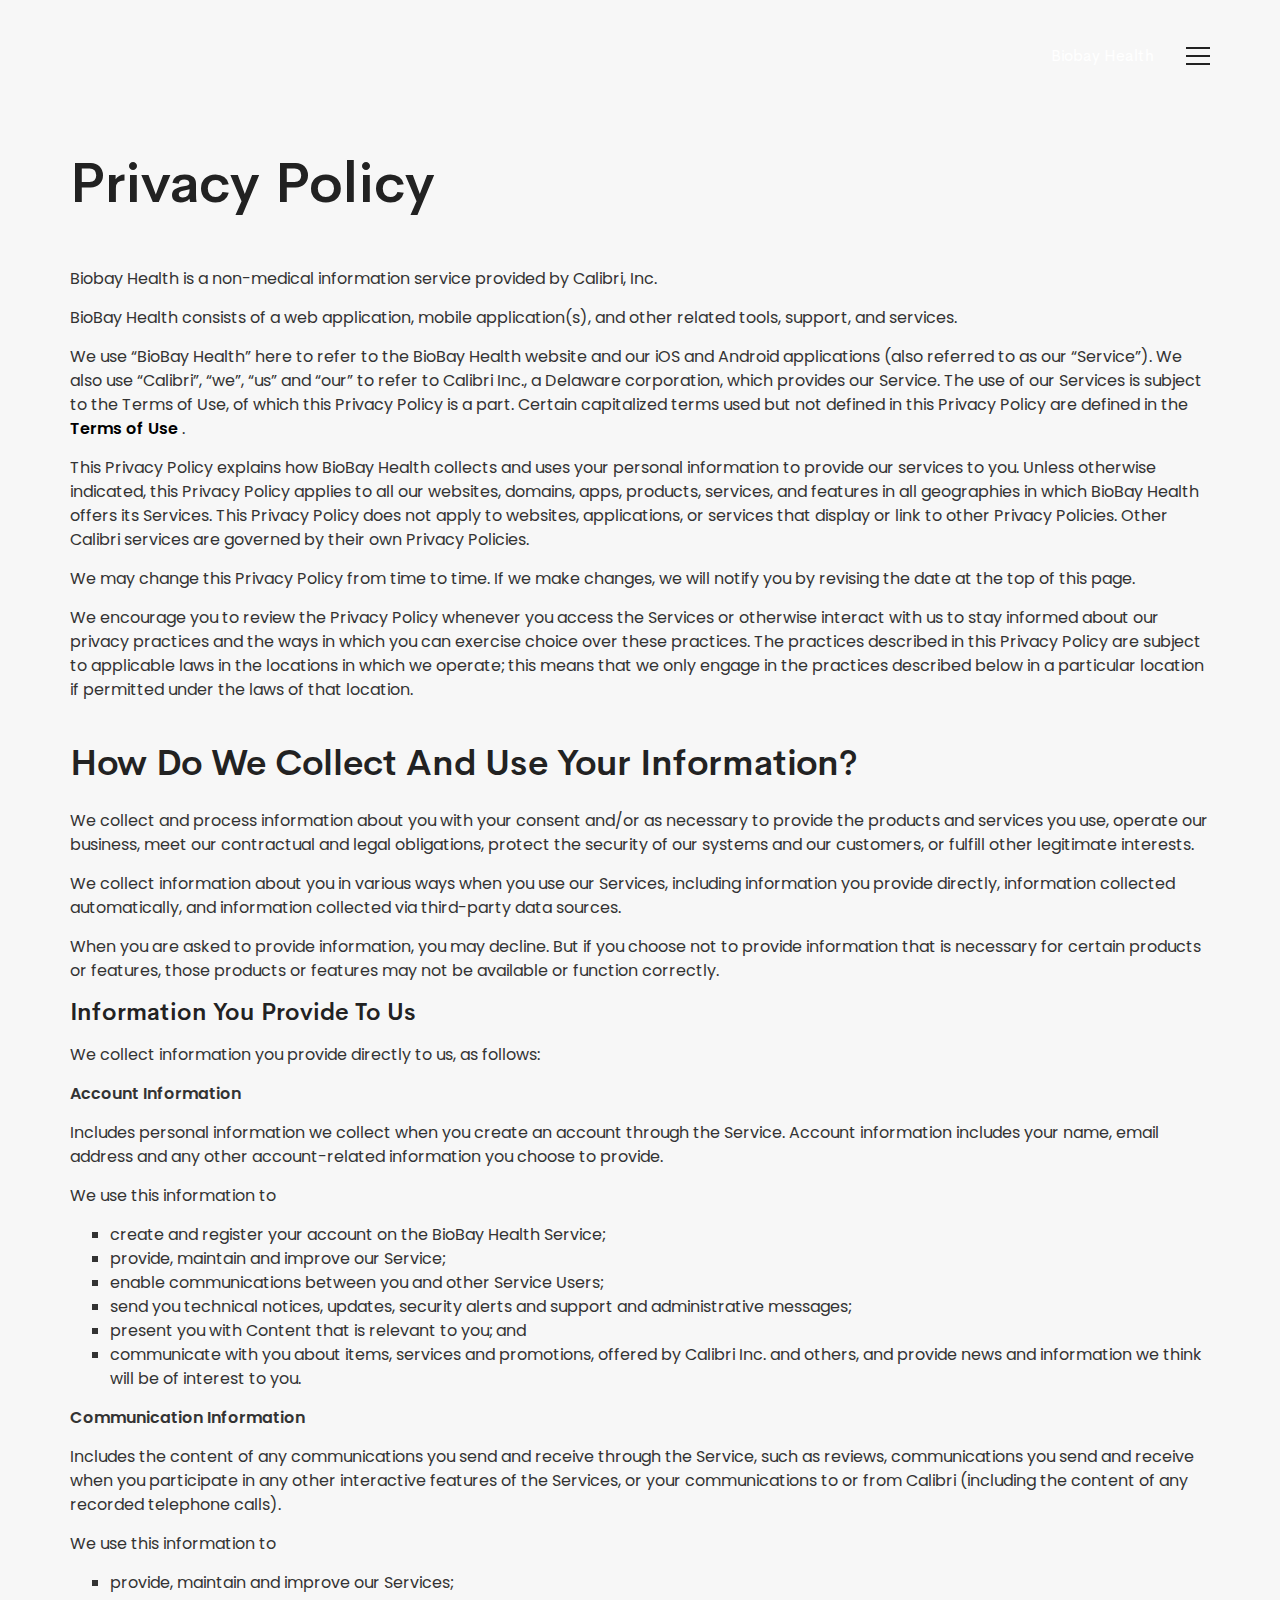
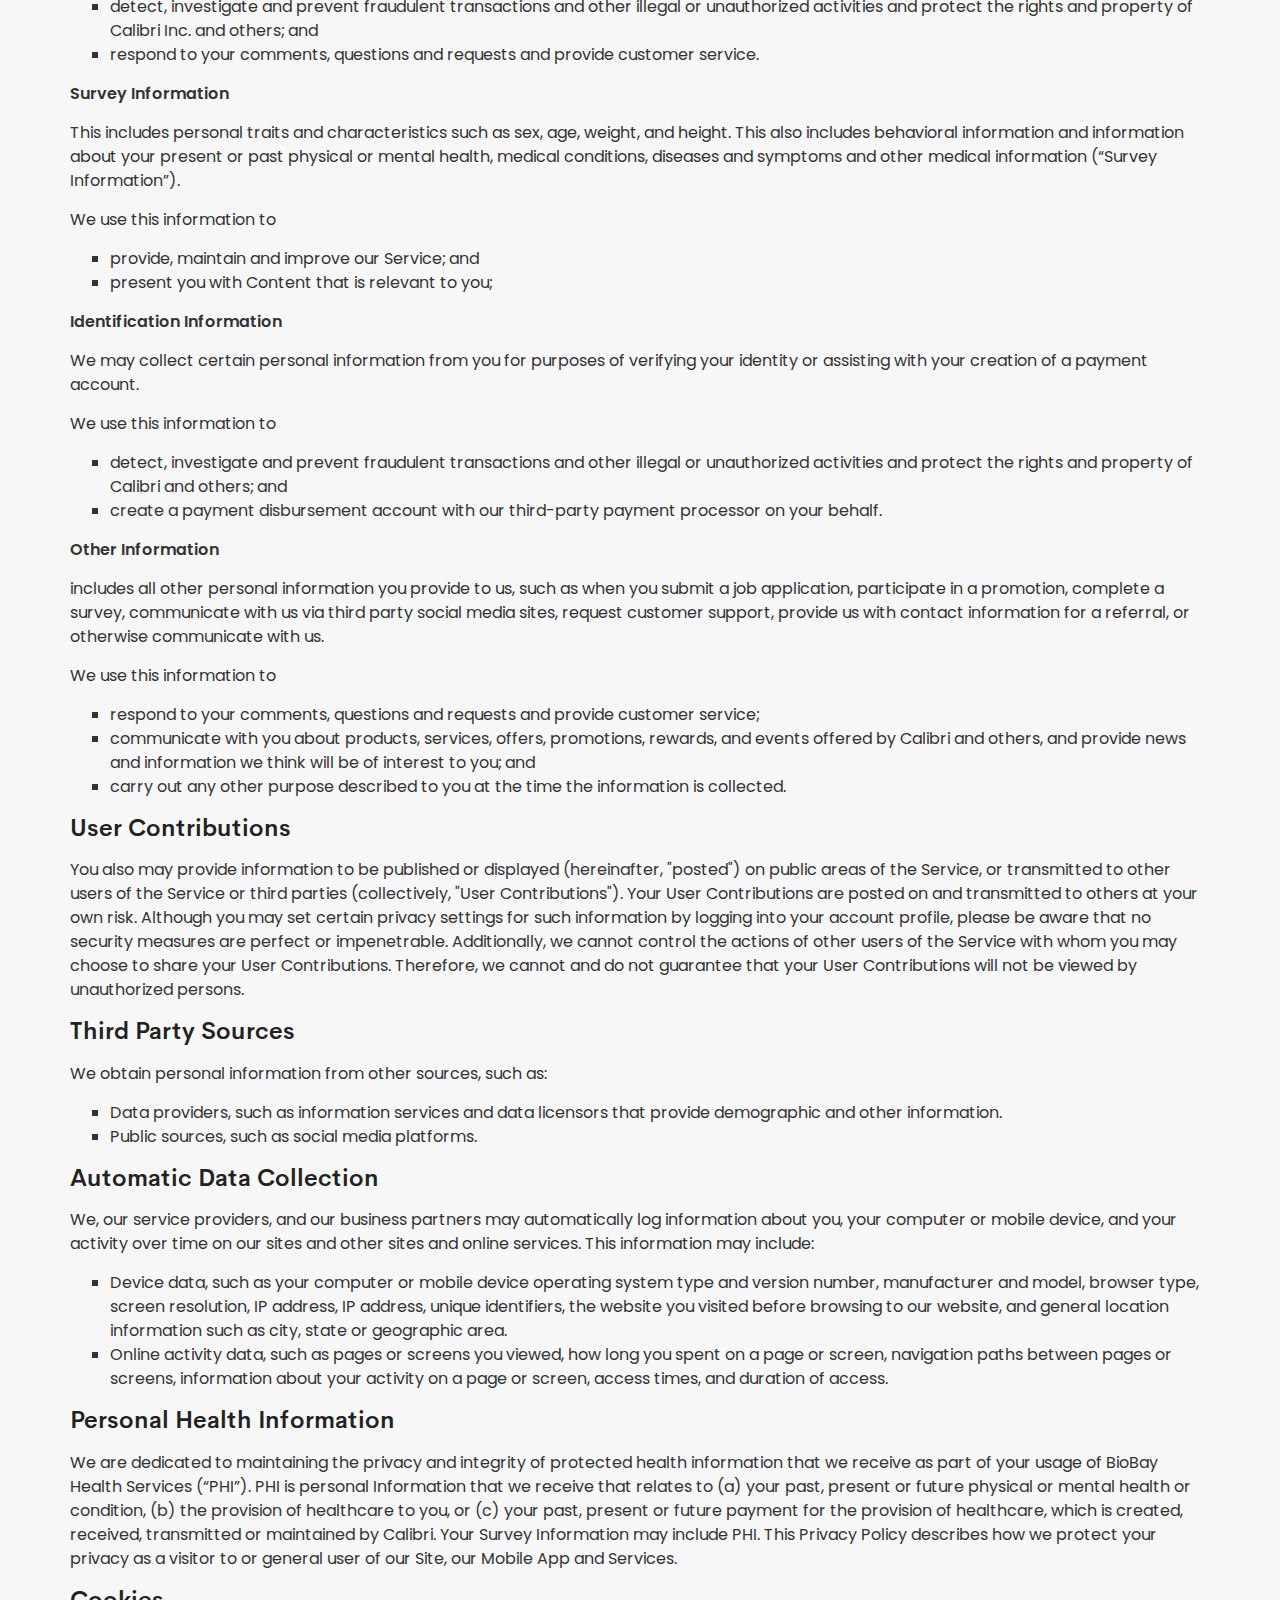
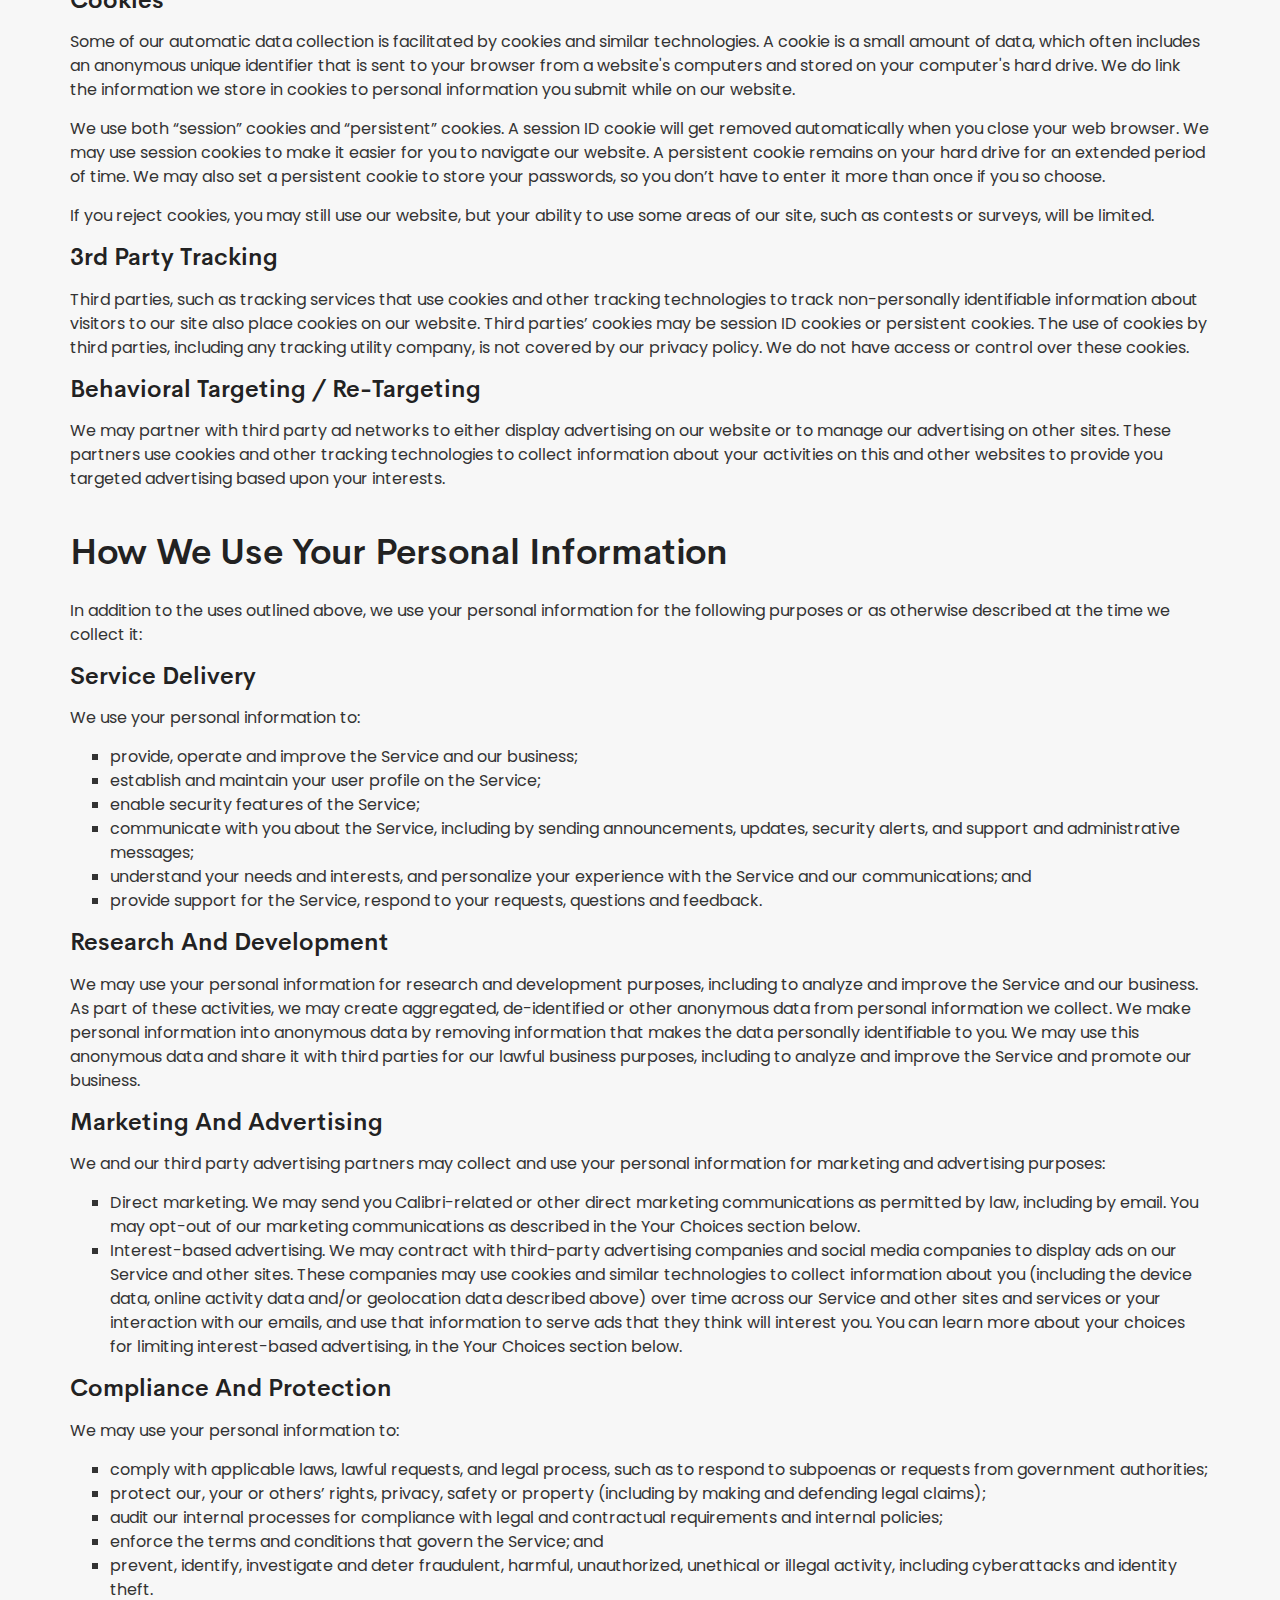
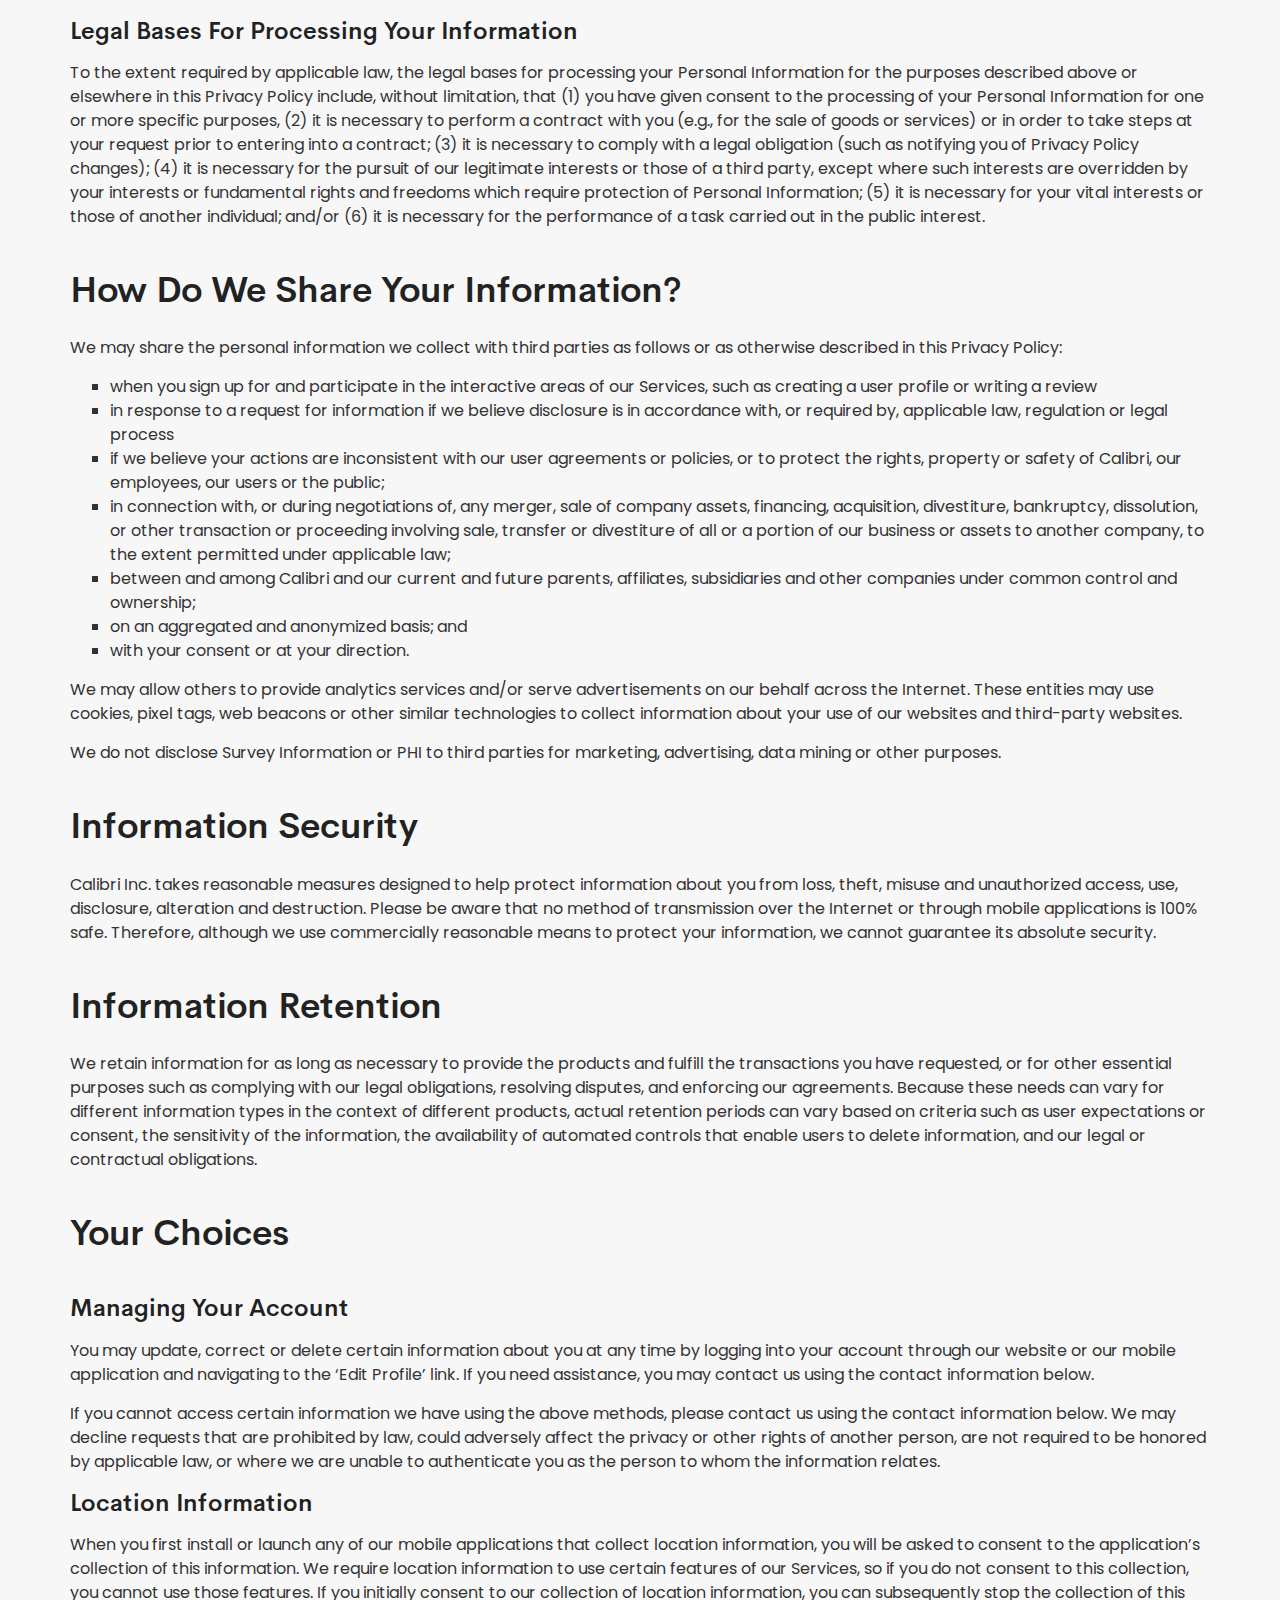
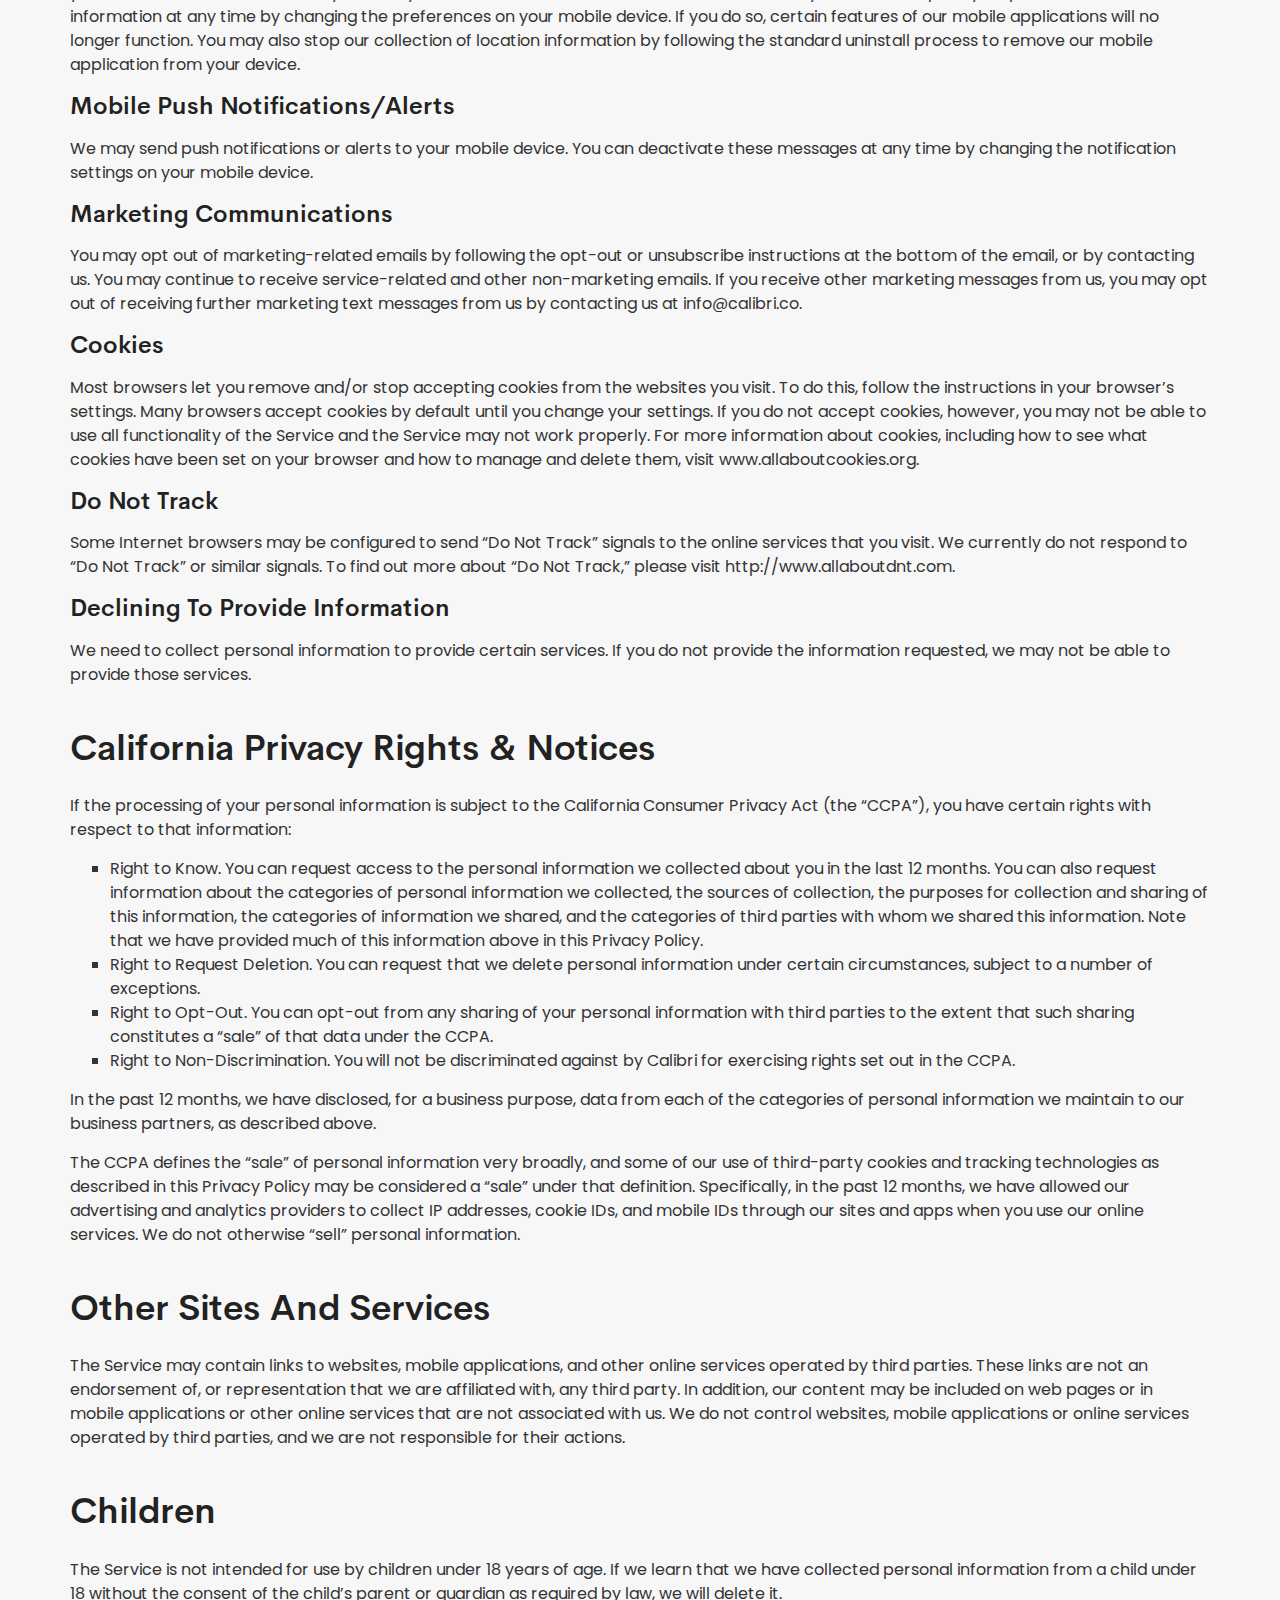
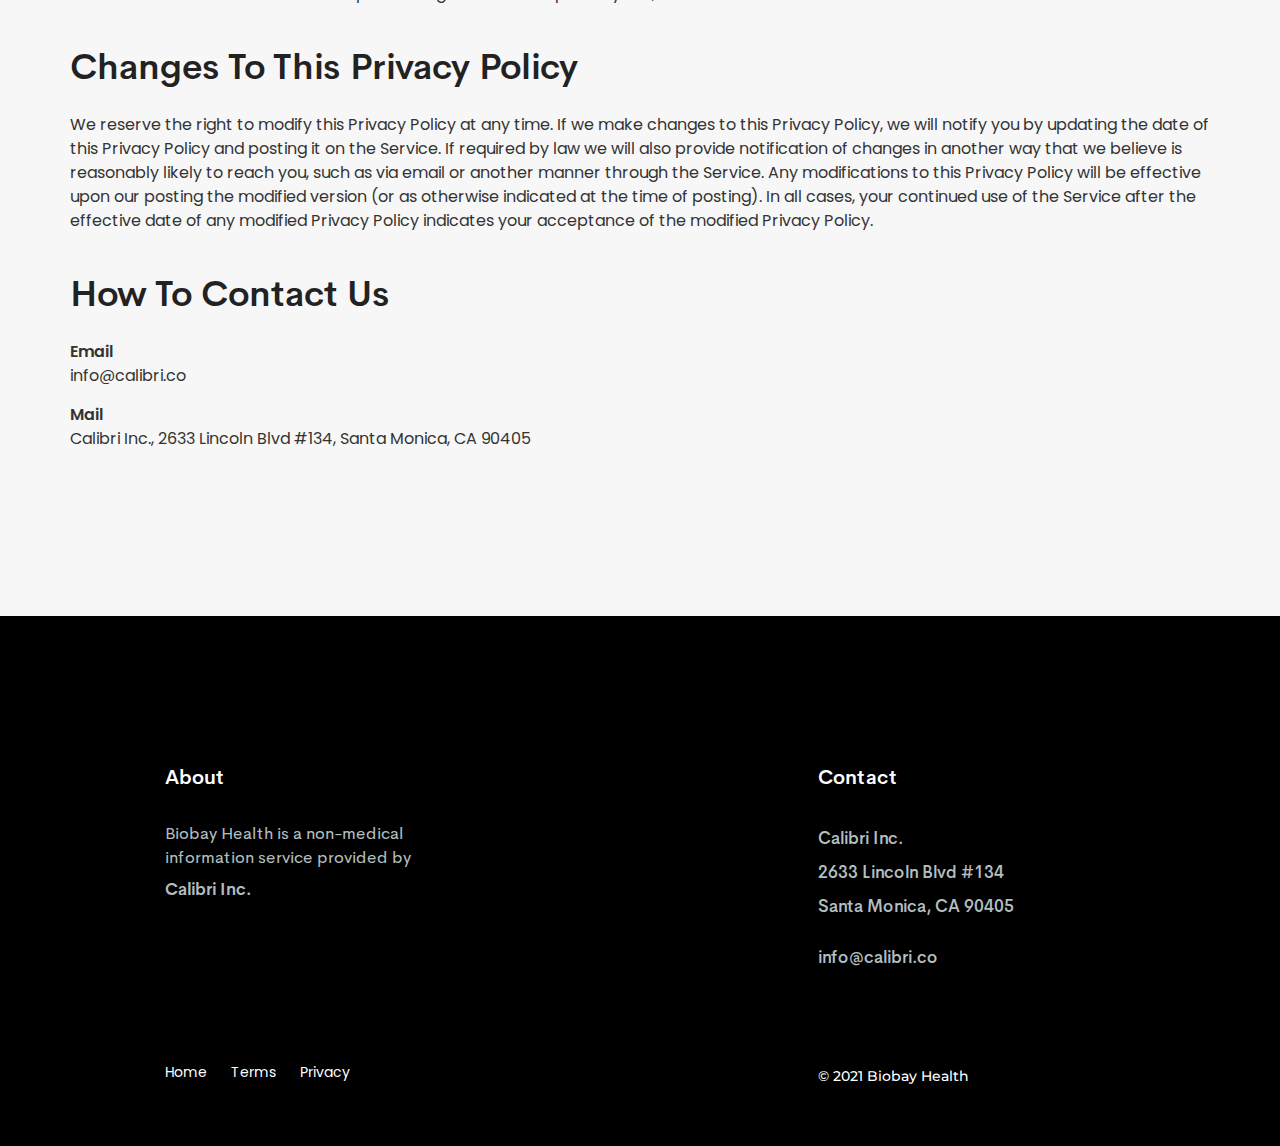
==== privacy.html @ 52a905fe "Add files via upload" ====
<!doctype html>
<html class="no-js" lang="zxx">

<head>
    <meta charset="utf-8">
    <meta http-equiv="x-ua-compatible" content="ie=edge">
    <title>BioBay Health</title>
    <meta name="description" content="">
    <meta name="viewport" content="width=device-width, initial-scale=1, shrink-to-fit=no">

    <link rel="shortcut icon" href="img/favicon.ico" type="image/x-icon">
    <link rel="apple-touch-icon" href="img/icon.png">
    <link href="https://fonts.googleapis.com/css2?family=Montserrat:wght@100;200;300;400;500;600;700;800;900&display=swap" rel="stylesheet">
    <link rel="stylesheet" href="css/bootstrap.min.css">
    <link rel="stylesheet" href="css/revoulation.css">
    <link rel="stylesheet" href="css/plugins.min.css">
    <link rel="stylesheet" href="style.min.css">
</head>

<body class="template-color-10 template-font-3">
    <div id="wrapper" class="wrapper">
      <header class="br_header header-default header-transparent header-bar position-from--top light-logo--version haeder-fixed-width haeder-fixed-150 headroom--sticky headroom headroom--top headroom--bottom header-mega-menu">
            <div class="container-fluid">
                <div class="row">
                    <div class="col-12">
                        <div class="header__wrapper" style='padding:20px'>
                            <div class="header-left">
                            </div>
                              <div class="header-right">
                              <a href="index.html">
                              <span style="padding:20px;font-family:CerebriSans;color:white ">Biobay Health</span>
                              </a>
                              <div class="manu-hamber hamberger-trigger black-version d-none d-xl-block">
                                    <div>
                                        <i></i>
                                    </div>
                                </div>

                            </div>
                        </div>
                    </div>
                </div>
            </div>
        </header>
        <div class="open-hamberger-wrapper d-none d-lg-block"  style="margin-left:50%" >
            <div class="page-close light-version"></div>
            <div class="header-default light-logo--version poss_relative">
                <div class="mainmenu-wrapper">
                    <nav class="page_nav">
                    </nav>
                </div>
            </div>
            <div class="offcanvas-extra-info mt--150">
                <div class="row align-items-end">
                    <div class="col-lg-10">
                        <div class="info">
                            <div class="bk-hover mb--40">
                                <h5 class="heading heading-h5 text-white" style="font-size: 45px; line-height: 50px; font-weight: 600;"> About</h5>
                                <div class="bkseparator--20"></div><br>
                                <p class="bk_pra font-16" style="font-size: 20px; line-height: 30px; font-weight: 400;font-family:CerebriSans;;color:rgba(228, 244, 246,0.8)">BioBay Health is providing objective, science-based information on precison health products and services.  </p>

                            </div>
                            <br><br>
                            <div class="bk-hover mb--40">
                                <h5 class="heading heading-h5 text-white" style="font-size: 45px; font-family:CerebriSans;line-height: 50px; font-weight: 600;">Contact Us</h5>
                                <div class="bkseparator--20"></div><br>
                                <p class="bk_pra font-16" ><a href="mailto:info@calibri.co?subject=Mail" style="font-size: 20px;font-family:CerebriSans; line-height: 30px; font-weight: 400;; color:rgba(228, 244, 246,0.8)">info@calibri.co</a></p>
                            </div>
                        </div>
                    </div>

                    <div class="col-lg-12">
                        <div class="copyright-right ">
                            <br><br><br><br><br><br>
                            <p class="bk_pra font-16">© 2021 Biobay Health</p>
                        </div>
                    </div>
                </div>
            </div>
        </div>


          <main class="page-content">
                <div class="ptb--150 ptb-md--80 ptb-sm--80 bg_color--15">

                <div class="container" >
                  <div class="col-md-12" >
                    <div><h1 class="heading heading-h1 CerebriSans-font" style="font-family:CerebriSans">Privacy Policy</h1><br><br></div>

                    <p>Biobay Health is a non-medical information service provided by Calibri, Inc. </p>
                    <p>BioBay Health consists of a web application, mobile application(s), and other related tools, support, and services.</p>
                    <p>We use “BioBay Health” here to refer to the BioBay Health website and our iOS and Android applications (also referred to as our “Service”). We also use “Calibri”, “we”, “us” and “our” to refer to Calibri Inc., a Delaware corporation, which provides our Service. The use of our Services is subject to the Terms of Use, of which this Privacy Policy is a part. Certain capitalized terms used but not defined in this Privacy Policy are defined in the
                      <a href="terms.html" style="color:black; font-weight:600">Terms of Use</a> .</p>
                    <p>This Privacy Policy explains how BioBay Health collects and uses your personal information to provide our services to you. Unless otherwise indicated, this Privacy Policy applies to all our websites, domains, apps, products, services, and features in all geographies in which BioBay Health offers its Services. This Privacy Policy does not apply to websites, applications, or services that display or link to other Privacy Policies. Other Calibri services are governed by their own Privacy Policies.</p>
                    <p>We may change this Privacy Policy from time to time. If we make changes, we will notify you by revising the date at the top of this page. </p>
                    <p>We encourage you to review the Privacy Policy whenever you access the Services or otherwise interact with us to stay informed about our privacy practices and the ways in which you can exercise choice over these practices. The practices described in this Privacy Policy are subject to applicable laws in the locations in which we operate; this means that we only engage in the practices described below in a particular location if permitted under the laws of that location. </p>
                    <br>
                    <div><h3 class="heading heading-h3 CerebriSans-font" style="font-family:CerebriSans;text-transform:capitalize">How Do We Collect and Use Your Information?</h3><br></div>
                    <p>We collect and process information about you with your consent and/or as necessary to provide the products and services you use, operate our business, meet our contractual and legal obligations, protect the security of our systems and our customers, or fulfill other legitimate interests.</p>
                    <p>We collect information about you in various ways when you use our Services, including information you provide directly, information collected automatically, and information collected via third-party data sources.</p>
                    <p>When you are asked to provide information, you may decline. But if you choose not to provide information that is necessary for certain products or features, those products or features may not be available or function correctly.</p>
                      <p><h4 class="heading heading-h4 CerebriSans-font; " style="font-family:CerebriSans;text-transform:capitalize">Information You Provide to Us</h4></p>
                    <p>We collect information you provide directly to us, as follows:</p>
                    <p><span style="font-weight:600">Account Information</span><br>
                    <p>Includes personal information we collect when you create an account through the Service. Account information includes your name, email address and any other account-related information you choose to provide.</p>
                    <p>We use this information to</p>
                    <ul>
                    <li>create and register your account on the BioBay Health Service;</li>
                    <li>provide, maintain and improve our Service;</li>
                    <li>enable communications between you and other Service Users;</li>
                    <li>send you technical notices, updates, security alerts and support and administrative messages;</li>
                    <li>present you with Content that is relevant to you; and</li>
                    <li>communicate with you about items, services and promotions, offered by Calibri Inc. and others, and provide news and information we think will be of interest to you.</li>
                  </ul>
                  <p><span style="font-weight:600">Communication Information</span><br>
                  <p>Includes the content of any communications you send and receive through the Service, such as reviews, communications you send and receive when you participate in any other interactive features of the Services, or your communications to or from Calibri (including the content of any recorded telephone calls).</p>
                  <p>We use this information to</p>
                  <ul>
                  <li>provide, maintain and improve our Services;</li>
                  <li>detect, investigate and prevent fraudulent transactions and other illegal or unauthorized activities and protect the rights and property of Calibri Inc. and others; and</li>
                  <li>respond to your comments, questions and requests and provide customer service.</li>
                  </ul>
                  <p><span style="font-weight:600">Survey Information</span><br>
                  <p>This includes personal traits and characteristics such as sex, age, weight, and height. This also includes behavioral information and information about your present or past physical or mental health, medical conditions, diseases and symptoms and other medical information (“Survey Information”).
                  </p>
                  <p>We use this information to</p>
                  <ul>
                  <li>provide, maintain and improve our Service; and</li>
                  <li>present you with Content that is relevant to you;</li>
                </ul>
                <p><span style="font-weight:600">Identification Information</span><br>
                <p>We may collect certain personal information from you for purposes of verifying your identity or assisting with your creation of a payment account.</p>
                <p>We use this information to</p>
                <ul>
                  <li>detect, investigate and prevent fraudulent transactions and other illegal or unauthorized activities and protect the rights and property of Calibri and others; and</li>
                  <li>create a payment disbursement account with our third-party payment processor on your behalf.</li>
                </ul>
                <p><span style="font-weight:600">Other Information</span><br>
                <p>includes all other personal information you provide to us, such as when you submit a job application, participate in a promotion, complete a survey, communicate with us via third party social media sites, request customer support, provide us with contact information for a referral, or otherwise communicate with us.
                </p>
                <p>We use this information to</p>
                <ul>
                <li>respond to your comments, questions and requests and provide customer service;</li>
                <li>communicate with you about products, services, offers, promotions, rewards, and events offered by Calibri and others, and provide news and information we think will be of interest to you; and</li>
                <li>carry out any other purpose described to you at the time the information is collected.</li>
              </ul>
                <p><h4 class="heading heading-h4 CerebriSans-font; " style="font-family:CerebriSans;text-transform:capitalize">User Contributions</h4></p>
                <p>You also may provide information to be published or displayed (hereinafter, "posted") on public areas of the Service, or transmitted to other users of the Service or third parties (collectively, "User Contributions"). Your User Contributions are posted on and transmitted to others at your own risk. Although you may set certain privacy settings for such information by logging into your account profile, please be aware that no security measures are perfect or impenetrable. Additionally, we cannot control the actions of other users of the Service with whom you may choose to share your User Contributions. Therefore, we cannot and do not guarantee that your User Contributions will not be viewed by unauthorized persons.</p>
                <p><h4 class="heading heading-h4 CerebriSans-font; " style="font-family:CerebriSans;text-transform:capitalize">Third party sources</h4></p>
                <p>We obtain personal information from other sources, such as:</p>
                <ul>
                <li>Data providers, such as information services and data licensors that provide demographic and other information.</li>
                <li>Public sources, such as social media platforms.</li>
                </ul>
                <p><h4 class="heading heading-h4 CerebriSans-font; " style="font-family:CerebriSans;text-transform:capitalize">Automatic data collection</h4></p>
                <p>We, our service providers, and our business partners may automatically log information about you, your computer or mobile device, and your activity over time on our sites and other sites and online services.  This information may include:</p>
                <ul>
                <li>Device data, such as your computer or mobile device operating system type and version number, manufacturer and model, browser type, screen resolution, IP address, IP address, unique identifiers, the website you visited before browsing to our website, and general location information such as city, state or geographic area.</li>
                <li>Online activity data, such as pages or screens you viewed, how long you spent on a page or screen, navigation paths between pages or screens, information about your activity on a page or screen, access times, and duration of access.</li>
                </ul>
                <p><h4 class="heading heading-h4 CerebriSans-font; " style="font-family:CerebriSans;text-transform:capitalize">Personal Health Information</h4></p>
                <p>We are dedicated to maintaining the privacy and integrity of protected health information that we receive as part of your usage of BioBay Health Services (“PHI”). PHI is personal Information that we receive that relates to (a) your past, present or future physical or mental health or condition, (b) the provision of healthcare to you, or (c) your past, present or future payment for the provision of healthcare, which is created, received, transmitted or maintained by Calibri. Your Survey Information may include PHI. This Privacy Policy describes how we protect your privacy as a visitor to or general user of our Site, our Mobile App and Services.</p>
                <p><h4 class="heading heading-h4 CerebriSans-font; " style="font-family:CerebriSans;text-transform:capitalize">Cookies</h4></p>
                <p>Some of our automatic data collection is facilitated by cookies and similar technologies. A cookie is a small amount of data, which often includes an anonymous unique identifier that is sent to your browser from a website's computers and stored on your computer's hard drive. We do link the information we store in cookies to personal information you submit while on our website.</p>
                <p>We use both “session” cookies and “persistent” cookies. A session ID cookie will get removed automatically when you close your web browser. We may use session cookies to make it easier for you to navigate our website. A persistent cookie remains on your hard drive for an extended period of time. We may also set a persistent cookie to store your passwords, so you don’t have to enter it more than once if you so choose.</p>
                <p>If you reject cookies, you may still use our website, but your ability to use some areas of our site, such as contests or surveys, will be limited.</p>
                <p><h4 class="heading heading-h4 CerebriSans-font; " style="font-family:CerebriSans;text-transform:capitalize">3rd Party Tracking</h4></p>
                <p>Third parties, such as tracking services that use cookies and other tracking technologies to track non-personally identifiable information about visitors to our site also place cookies on our website. Third parties’ cookies may be session ID cookies or persistent cookies. The use of cookies by third parties, including any tracking utility company, is not covered by our privacy policy. We do not have access or control over these cookies.</p>
                <p><h4 class="heading heading-h4 CerebriSans-font; " style="font-family:CerebriSans;text-transform:capitalize">Behavioral Targeting / Re-Targeting</h4></p>
                <p>We may partner with third party ad networks to either display advertising on our website or to manage our advertising on other sites. These partners use cookies and other tracking technologies to collect information about your activities on this and other websites to provide you targeted advertising based upon your interests.</p>
                <br><div><h3 class="heading heading-h3 CerebriSans-font" style="font-family:CerebriSans;text-transform:capitalize">How we use your personal information</h3><br></div>
                <p>In addition to the uses outlined above, we use your personal information for the following purposes or as otherwise described at the time we collect it:</p>
                <p><h4 class="heading heading-h4 CerebriSans-font; " style="font-family:CerebriSans;text-transform:capitalize">Service delivery</h4></p>
                <p>We use your personal information to:</p>
                <ul>
                <li>provide, operate and improve the Service and our business;</li>
                <li>establish and maintain your user profile on the Service;</li>
                <li>enable security features of the Service;</li>
                <li>communicate with you about the Service, including by sending announcements, updates, security alerts, and support and administrative messages;</li>
                <li>understand your needs and interests, and personalize your experience with the Service and our communications; and</li>
                <li>provide support for the Service, respond to your requests, questions and feedback.</li>
              </ul>
              <p><h4 class="heading heading-h4 CerebriSans-font; " style="font-family:CerebriSans;text-transform:capitalize">Research and development</h4></p>
              <p>We may use your personal information for research and development purposes, including to analyze and improve the Service and our business.  As part of these activities, we may create aggregated, de-identified or other anonymous data from personal information we collect.  We make personal information into anonymous data by removing information that makes the data personally identifiable to you.  We may use this anonymous data and share it with third parties for our lawful business purposes, including to analyze and improve the Service and promote our business.</p>
              <p><h4 class="heading heading-h4 CerebriSans-font; " style="font-family:CerebriSans;text-transform:capitalize">Marketing and advertising</h4></p>
              <p>We and our third party advertising partners may collect and use your personal information for marketing and advertising purposes:</p>
              <ul>
              <li>Direct marketing. We may send you Calibri-related or other direct marketing communications as permitted by law, including by email.  You may opt-out of our marketing communications as described in the Your Choices section below.</li>
              <li>Interest-based advertising.  We may contract with third-party advertising companies and social media companies to display ads on our Service and other sites. These companies may use cookies and similar technologies to collect information about you (including the device data, online activity data and/or geolocation data described above) over time across our Service and other sites and services or your interaction with our emails, and use that information to serve ads that they think will interest you. You can learn more about your choices for limiting interest-based advertising, in the Your Choices section below. </li>
              </ul>
              <p><h4 class="heading heading-h4 CerebriSans-font; " style="font-family:CerebriSans;text-transform:capitalize">Compliance and protection</h4></p>
              <p>We may use your personal information to:</p>
              <ul>
              <li>comply with applicable laws, lawful requests, and legal process, such as to respond to subpoenas or requests from government authorities;</li>
              <li>protect our, your or others’ rights, privacy, safety or property (including by making and defending legal claims); </li>
              <li>audit our internal processes for compliance with legal and contractual requirements and internal policies; </li>
              <li>enforce the terms and conditions that govern the Service; and </li>
              <li>prevent, identify, investigate and deter fraudulent, harmful, unauthorized, unethical or illegal activity, including cyberattacks and identity theft.</li>
              </ul>
              <p><h4 class="heading heading-h4 CerebriSans-font; " style="font-family:CerebriSans;text-transform:capitalize">Legal Bases for Processing Your Information</h4></p>
              <p>To the extent required by applicable law, the legal bases for processing your Personal Information for the purposes described above or elsewhere in this Privacy Policy include, without limitation, that (1) you have given consent to the processing of your Personal Information for one or more specific purposes, (2) it is necessary to perform a contract with you (e.g., for the sale of goods or services) or in order to take steps at your request prior to entering into a contract; (3) it is necessary to comply with a legal obligation (such as notifying you of Privacy Policy changes); (4) it is necessary for the pursuit of our legitimate interests or those of a third party, except where such interests are overridden by your interests or fundamental rights and freedoms which require protection of Personal Information; (5) it is necessary for your vital interests or those of another individual; and/or (6) it is necessary for the performance of a task carried out in the public interest.</p>
              <br><div><h3 class="heading heading-h3 CerebriSans-font" style="font-family:CerebriSans;text-transform:capitalize">How Do We Share Your Information?</h3><br></div>
              <p>We may share the personal information we collect with third parties as follows or as otherwise described in this Privacy Policy:</p>
              <ul>
              <li>when you sign up for and participate in the interactive areas of our Services, such as creating a user profile or writing a review</li>
              <li>in response to a request for information if we believe disclosure is in accordance with, or required by, applicable law, regulation or legal process</li>
              <li>if we believe your actions are inconsistent with our user agreements or policies, or to protect the rights, property or safety of Calibri, our employees, our users or the public;</li>
              <li>in connection with, or during negotiations of, any merger, sale of company assets, financing, acquisition, divestiture, bankruptcy, dissolution, or other transaction or proceeding involving sale, transfer or divestiture of all or a portion of our business or assets to another company, to the extent permitted under applicable law;</li>
              <li>between and among Calibri and our current and future parents, affiliates, subsidiaries and other companies under common control and ownership;</li>
              <li>on an aggregated and anonymized basis; and</li>
              <li>with your consent or at your direction.</li>
              </ul>
              <p>We may allow others to provide analytics services and/or serve advertisements on our behalf across the Internet. These entities may use cookies, pixel tags, web beacons or other similar technologies to collect information about your use of our websites and third-party websites.</p>
              <p>We do not disclose Survey Information or PHI to third parties for marketing, advertising, data mining or other purposes.</p>
              <br><div><h3 class="heading heading-h3 CerebriSans-font" style="font-family:CerebriSans;text-transform:capitalize">Information Security</h3><br></div>
              <p>Calibri Inc. takes reasonable measures designed to help protect information about you from loss, theft, misuse and unauthorized access, use, disclosure, alteration and destruction. Please be aware that no method of transmission over the Internet or through mobile applications is 100% safe. Therefore, although we use commercially reasonable means to protect your information, we cannot guarantee its absolute security.</p>
              <br><div><h3 class="heading heading-h3 CerebriSans-font" style="font-family:CerebriSans;text-transform:capitalize">Information Retention</h3><br></div>
              <p>We retain information for as long as necessary to provide the products and fulfill the transactions you have requested, or for other essential purposes such as complying with our legal obligations, resolving disputes, and enforcing our agreements. Because these needs can vary for different information types in the context of different products, actual retention periods can vary based on criteria such as user expectations or consent, the sensitivity of the information, the availability of automated controls that enable users to delete information, and our legal or contractual obligations.</p>
              <br><div><h3 class="heading heading-h3 CerebriSans-font" style="font-family:CerebriSans;text-transform:capitalize">Your Choices</h3><br></div>
              <p><h4 class="heading heading-h4 CerebriSans-font; " style="font-family:CerebriSans;text-transform:capitalize">Managing Your Account</h4></p>
              <p>You may update, correct or delete certain information about you at any time by logging into your account through our website or our mobile application and navigating to the ‘Edit Profile’ link. If you need assistance, you may contact us using the contact information below.</p>
              <p>If you cannot access certain information we have using the above methods, please contact us using the contact information below. We may decline requests that are prohibited by law, could adversely affect the privacy or other rights of another person, are not required to be honored by applicable law, or where we are unable to authenticate you as the person to whom the information relates.</p>
              <p><h4 class="heading heading-h4 CerebriSans-font; " style="font-family:CerebriSans;text-transform:capitalize">Location Information</h4></p>
              <p>When you first install or launch any of our mobile applications that collect location information, you will be asked to consent to the application’s collection of this information. We require location information to use certain features of our Services, so if you do not consent to this collection, you cannot use those features. If you initially consent to our collection of location information, you can subsequently stop the collection of this information at any time by changing the preferences on your mobile device. If you do so, certain features of our mobile applications will no longer function. You may also stop our collection of location information by following the standard uninstall process to remove our mobile application from your device.</p>
              <p><h4 class="heading heading-h4 CerebriSans-font; " style="font-family:CerebriSans;text-transform:capitalize">Mobile Push Notifications/Alerts</h4></p>
              <p>We may send push notifications or alerts to your mobile device. You can deactivate these messages at any time by changing the notification settings on your mobile device.</p>
              <p><h4 class="heading heading-h4 CerebriSans-font; " style="font-family:CerebriSans;text-transform:capitalize">Marketing communications</h4></p>
              <p>You may opt out of marketing-related emails by following the opt-out or unsubscribe instructions at the bottom of the email, or by contacting us.  You may continue to receive service-related and other non-marketing emails.  If you receive other marketing messages from us, you may opt out of receiving further marketing text messages from us by contacting us at info@calibri.co.</p>
              <p><h4 class="heading heading-h4 CerebriSans-font; " style="font-family:CerebriSans;text-transform:capitalize">Cookies</h4></p>
              <p>Most browsers let you remove and/or stop accepting cookies from the websites you visit. To do this, follow the instructions in your browser’s settings. Many browsers accept cookies by default until you change your settings. If you do not accept cookies, however, you may not be able to use all functionality of the Service and the Service may not work properly. For more information about cookies, including how to see what cookies have been set on your browser and how to manage and delete them, visit www.allaboutcookies.org. </p>
              <p><h4 class="heading heading-h4 CerebriSans-font; " style="font-family:CerebriSans;text-transform:capitalize">Do Not Track</h4></p>
              <p>Some Internet browsers may be configured to send “Do Not Track” signals to the online services that you visit.  We currently do not respond to “Do Not Track” or similar signals.  To find out more about “Do Not Track,” please visit http://www.allaboutdnt.com.</p>
              <p><h4 class="heading heading-h4 CerebriSans-font; " style="font-family:CerebriSans;text-transform:capitalize">Declining to provide information</h4></p>
              <p>We need to collect personal information to provide certain services.  If you do not provide the information requested, we may not be able to provide those services.</p>
              <br><div><h3 class="heading heading-h3 CerebriSans-font" style="font-family:CerebriSans;text-transform:capitalize">California Privacy Rights & Notices</h3><br></div>
              <p>If the processing of your personal information is subject to the California Consumer Privacy Act (the “CCPA”), you have certain rights with respect to that information:</p>
              <ul>
              <li>Right to Know. You can request access to the personal information we collected about you in the last 12 months. You can also request information about the categories of personal information we collected, the sources of collection, the purposes for collection and sharing of this information, the categories of information we shared, and the categories of third parties with whom we shared this information. Note that we have provided much of this information above in this Privacy Policy.</li>
              <li>Right to Request Deletion. You can request that we delete personal information under certain circumstances, subject to a number of exceptions.</li>
              <li>Right to Opt-Out. You can opt-out from any sharing of your personal information with third parties to the extent that such sharing constitutes a “sale” of that data under the CCPA.</li>
              <li>Right to Non-Discrimination. You will not be discriminated against by Calibri for exercising rights set out in the CCPA.</li>
              </ul>
              <p>In the past 12 months, we have disclosed, for a business purpose, data from each of the categories of personal information we maintain to our business partners, as described above.</p>
              <p>The CCPA defines the “sale” of personal information very broadly, and some of our use of third-party cookies and tracking technologies as described in this Privacy Policy may be considered a “sale” under that definition. Specifically, in the past 12 months, we have allowed our advertising and analytics providers to collect IP addresses, cookie IDs, and mobile IDs through our sites and apps when you use our online services. We do not otherwise “sell” personal information.</p>
              <br><div><h3 class="heading heading-h3 CerebriSans-font" style="font-family:CerebriSans;text-transform:capitalize">Other Sites and Services</h3><br></div>
              <p>The Service may contain links to websites, mobile applications, and other online services operated by third parties.  These links are not an endorsement of, or representation that we are affiliated with, any third party.  In addition, our content may be included on web pages or in mobile applications or other online services that are not associated with us. We do not control websites, mobile applications or online services operated by third parties, and we are not responsible for their actions.  </p>
              <br><div><h3 class="heading heading-h3 CerebriSans-font" style="font-family:CerebriSans;text-transform:capitalize">Children</h3><br></div>
              <p>The Service is not intended for use by children under 18 years of age. If we learn that we have collected personal information from a child under 18 without the consent of the child’s parent or guardian as required by law, we will delete it. </p>
              <br><div><h3 class="heading heading-h3 CerebriSans-font" style="font-family:CerebriSans;text-transform:capitalize">Changes to this Privacy Policy</h3><br></div>
              <p>We reserve the right to modify this Privacy Policy at any time. If we make changes to this Privacy Policy, we will notify you by updating the date of this Privacy Policy and posting it on the Service. If required by law we will also provide notification of changes in another way that we believe is reasonably likely to reach you, such as via email or another manner through the Service.  Any modifications to this Privacy Policy will be effective upon our posting the modified version (or as otherwise indicated at the time of posting). In all cases, your continued use of the Service after the effective date of any modified Privacy Policy indicates your acceptance of the modified Privacy Policy.</p>
             <br><div><h3 class="heading heading-h3 CerebriSans-font" style="font-family:CerebriSans;text-transform:capitalize">How to Contact Us</h3><br></div>
             <p><span style="font-weight:600">Email</span><br>info@calibri.co
             </p>
             <p><span style="font-weight:600">Mail</span><br>Calibri Inc., 2633 Lincoln Blvd #134, Santa Monica, CA 90405
             </p>










































                    </div>
                  </div>
                </div>
            </div>
        </main>






          <footer id="bk-footer" class="page-footer bg_color--3 pl--150 pr--150 pl_lg--30 pr_lg--30 pl_md--30 pr_md--30 pl_sm--5 pr_sm--5">
            <div class="bk-footer-inner pt--150 pb--30 pt_sm--100">
                <div class="container">
                    <div class="row">
                        <div class="col-lg-8 col-md-8 col-sm-8 col-12">
                            <div class="footer-widget text-var--2">
                                <h2 class="widgettitle" style="font-size:20px; font-family:CerebriSans; ">About</h2>
                                <p style="font-size:17px; font-family:CerebriSans;  color:rgba(228, 244, 246,0.8) ">Biobay Health is a non-medical <br>information service provided by<br> <a href='https://calibri.co/' style="font-size:17px; line-height: 40px; font-weight:600; color:rgba(228, 244, 246,0.8) ">Calibri Inc.</a></p>
                  </div>
                        </div>
                        <div class="col-lg-4 col-md-4 col-sm-4 col-12 mt_md--40 mt_sm--40">
                            <div class="footer-widget text-var--2 menu--contact">
                                <h2 class="widgettitle"style="font-size:20px; font-family:CerebriSans; ">Contact</h2>
                                <div class="footer-address">
                                    <div class="bk-hover">
                                        <p style="font-size:17px;font-family:CerebriSans; ; color:rgba(228, 244, 246,0.8) ">Calibri Inc.<br> 2633 Lincoln Blvd #134<br> Santa Monica, CA 90405</p>
                                        <br>
                                        <p > <a href="mailto:info@calibri.co?subject=Mail" style="font-size:17px;font-family:CerebriSans  ; color:rgba(228, 244, 246,0.8) ">info@calibri.co</a></p>
                                    </div>
                                </div>
                            </div>
                        </div>
                  </div>
                </div>
            </div>
              <div class="copyright ptb--50 text-var-2">
                <div class="container">
                    <div class="row align-items-center">
                        <div class="col-lg-8 col-md-8 col-sm-12 col-12">
                            <div class="copyright-left text-md-left text-center">
                                <ul class="bk-copyright-menu d-flex bk-hover justify-content-center justify-content-md-start flex-wrap flex-sm-nowrap" style=" ">
                                    <li><a href="index.html">Home</a></li>
                                    <li><a href="terms.html">Terms</a></li>
                                    <li><a href="privacy.html">Privacy</a></li>
                                </ul>
                            </div>
                        </div>
                        <div class="col-lg-4 col-md-4 col-sm-12 col-12">
                            <div class="copyright-right " align='left'>
                                <p>© 2021 Biobay Health</p>
                            </div>
                        </div>
                    </div>
                </div>
            </div>
        </footer>
      </div>

    <script src="js/vendor/vendor.min.js"></script>
    <script src="js/plugins.min.js"></script>
    <script src="js/revolution.tools.min.js"></script>
    <script src="js/revolution.extension.min.js"></script>
    <script src="js/main.js"></script>
    <script src="js/revoulation.js"></script>

</body>
</html>
---- css/revoulation.css ----
/*-----------------------------------------------------------------------------

-	Revolution Slider 5.0 Default Style Settings -

Screen Stylesheet

version:   	5.4.5
date:      	15/05/17
author:		themepunch
email:     	info@themepunch.com
website:   	http://www.themepunch.com
-----------------------------------------------------------------------------*/
#debungcontrolls,.debugtimeline{width:100%;box-sizing:border-box}.rev_column,.rev_column .tp-parallax-wrap,.tp-svg-layer svg{vertical-align:top}#debungcontrolls{z-index:100000;position:fixed;bottom:0;height:auto;background:rgba(0,0,0,.6);padding:10px}.debugtimeline{height:10px;position:relative;margin-bottom:3px;display:none;white-space:nowrap}.debugtimeline:hover{height:15px}.the_timeline_tester{background:#e74c3c;position:absolute;top:0;left:0;height:100%;width:0}.rs-go-fullscreen{position:fixed!important;width:100%!important;height:100%!important;top:0!important;left:0!important;z-index:9999999!important;background:#fff!important}.debugtimeline.tl_slide .the_timeline_tester{background:#f39c12}.debugtimeline.tl_frame .the_timeline_tester{background:#3498db}.debugtimline_txt{color:#fff;font-weight:400;font-size:7px;position:absolute;left:10px;top:0;white-space:nowrap;line-height:10px}.rtl{direction:rtl}@font-face{font-family:revicons;src:url(../fonts/revicons/revicons.eot?5510888);src:url(../fonts/revicons/revicons.eot?5510888#iefix) format('embedded-opentype'),url(../fonts/revicons/revicons.woff?5510888) format('woff'),url(../fonts/revicons/revicons.ttf?5510888) format('truetype'),url(../fonts/revicons/revicons.svg?5510888#revicons) format('svg');font-weight:400;font-style:normal}[class*=" revicon-"]:before,[class^=revicon-]:before{font-family:revicons;font-style:normal;font-weight:400;speak:none;display:inline-block;text-decoration:inherit;width:1em;margin-right:.2em;text-align:center;font-variant:normal;text-transform:none;line-height:1em;margin-left:.2em}.revicon-search-1:before{content:'\e802'}.revicon-pencil-1:before{content:'\e831'}.revicon-picture-1:before{content:'\e803'}.revicon-cancel:before{content:'\e80a'}.revicon-info-circled:before{content:'\e80f'}.revicon-trash:before{content:'\e801'}.revicon-left-dir:before{content:'\e817'}.revicon-right-dir:before{content:'\e818'}.revicon-down-open:before{content:'\e83b'}.revicon-left-open:before{content:'\e819'}.revicon-right-open:before{content:'\e81a'}.revicon-angle-left:before{content:'\e820'}.revicon-angle-right:before{content:'\e81d'}.revicon-left-big:before{content:'\e81f'}.revicon-right-big:before{content:'\e81e'}.revicon-magic:before{content:'\e807'}.revicon-picture:before{content:'\e800'}.revicon-export:before{content:'\e80b'}.revicon-cog:before{content:'\e832'}.revicon-login:before{content:'\e833'}.revicon-logout:before{content:'\e834'}.revicon-video:before{content:'\e805'}.revicon-arrow-combo:before{content:'\e827'}.revicon-left-open-1:before{content:'\e82a'}.revicon-right-open-1:before{content:'\e82b'}.revicon-left-open-mini:before{content:'\e822'}.revicon-right-open-mini:before{content:'\e823'}.revicon-left-open-big:before{content:'\e824'}.revicon-right-open-big:before{content:'\e825'}.revicon-left:before{content:'\e836'}.revicon-right:before{content:'\e826'}.revicon-ccw:before{content:'\e808'}.revicon-arrows-ccw:before{content:'\e806'}.revicon-palette:before{content:'\e829'}.revicon-list-add:before{content:'\e80c'}.revicon-doc:before{content:'\e809'}.revicon-left-open-outline:before{content:'\e82e'}.revicon-left-open-2:before{content:'\e82c'}.revicon-right-open-outline:before{content:'\e82f'}.revicon-right-open-2:before{content:'\e82d'}.revicon-equalizer:before{content:'\e83a'}.revicon-layers-alt:before{content:'\e804'}.revicon-popup:before{content:'\e828'}.rev_slider_wrapper{position:relative;z-index:0;width:100%}.rev_slider{position:relative;overflow:visible}.entry-content .rev_slider a,.rev_slider a{box-shadow:none}.tp-overflow-hidden{overflow:hidden!important}.group_ov_hidden{overflow:hidden}.rev_slider img,.tp-simpleresponsive img{max-width:none!important;transition:none;margin:0;padding:0;border:none}.rev_slider .no-slides-text{font-weight:700;text-align:center;padding-top:80px}.rev_slider>ul,.rev_slider>ul>li,.rev_slider>ul>li:before,.rev_slider_wrapper>ul,.tp-revslider-mainul>li,.tp-revslider-mainul>li:before,.tp-simpleresponsive>ul,.tp-simpleresponsive>ul>li,.tp-simpleresponsive>ul>li:before{list-style:none!important;position:absolute;margin:0!important;padding:0!important;overflow-x:visible;overflow-y:visible;background-image:none;background-position:0 0;text-indent:0;top:0;left:0}.rev_slider>ul>li,.rev_slider>ul>li:before,.tp-revslider-mainul>li,.tp-revslider-mainul>li:before,.tp-simpleresponsive>ul>li,.tp-simpleresponsive>ul>li:before{visibility:hidden}.tp-revslider-mainul,.tp-revslider-slidesli{padding:0!important;margin:0!important;list-style:none!important}.fullscreen-container,.fullwidthbanner-container{padding:0;position:relative}.rev_slider li.tp-revslider-slidesli{position:absolute!important}.tp-caption .rs-untoggled-content{display:block}.tp-caption .rs-toggled-content{display:none}.rs-toggle-content-active.tp-caption .rs-toggled-content{display:block}.rs-toggle-content-active.tp-caption .rs-untoggled-content{display:none}.rev_slider .caption,.rev_slider .tp-caption{position:relative;visibility:hidden;white-space:nowrap;display:block;-webkit-font-smoothing:antialiased!important;z-index:1}.rev_slider .caption,.rev_slider .tp-caption,.tp-simpleresponsive img{-moz-user-select:none;-khtml-user-select:none;-webkit-user-select:none;-o-user-select:none}.rev_slider .tp-mask-wrap .tp-caption,.rev_slider .tp-mask-wrap :last-child,.wpb_text_column .rev_slider .tp-mask-wrap .tp-caption,.wpb_text_column .rev_slider .tp-mask-wrap :last-child{margin-bottom:0}.tp-svg-layer svg{width:100%;height:100%;position:relative}.tp-carousel-wrapper{cursor:url(openhand.cur),move}.tp-carousel-wrapper.dragged{cursor:url(closedhand.cur),move}.tp_inner_padding{box-sizing:border-box;max-height:none!important}.tp-caption.tp-layer-selectable{-moz-user-select:all;-khtml-user-select:all;-webkit-user-select:all;-o-user-select:all}.tp-caption.tp-hidden-caption,.tp-forcenotvisible,.tp-hide-revslider,.tp-parallax-wrap.tp-hidden-caption{visibility:hidden!important;display:none!important}.rev_slider audio,.rev_slider embed,.rev_slider iframe,.rev_slider object,.rev_slider video{max-width:none!important}.tp-element-background{position:absolute;top:0;left:0;width:100%;height:100%;z-index:0}.tp-blockmask,.tp-blockmask_in,.tp-blockmask_out{position:absolute;top:0;left:0;width:100%;height:100%;background:#fff;z-index:1000;transform:scaleX(0) scaleY(0)}.tp-parallax-wrap{transform-style:preserve-3d}.rev_row_zone{position:absolute;width:100%;left:0;box-sizing:border-box;min-height:50px;font-size:0}.rev_column_inner,.rev_slider .tp-caption.rev_row{position:relative;width:100%!important;box-sizing:border-box}.rev_row_zone_top{top:0}.rev_row_zone_middle{top:50%;transform:translateY(-50%)}.rev_row_zone_bottom{bottom:0}.rev_slider .tp-caption.rev_row{display:table;table-layout:fixed;vertical-align:top;height:auto!important;font-size:0}.rev_column{display:table-cell;position:relative;height:auto;box-sizing:border-box;font-size:0}.rev_column_inner{display:block;height:auto!important;white-space:normal!important}.rev_column_bg{width:100%;height:100%;position:absolute;top:0;left:0;z-index:0;box-sizing:border-box;background-clip:content-box;border:0 solid transparent}.tp-caption .backcorner,.tp-caption .backcornertop,.tp-caption .frontcorner,.tp-caption .frontcornertop{height:0;top:0;width:0;position:absolute}.rev_column_inner .tp-loop-wrap,.rev_column_inner .tp-mask-wrap,.rev_column_inner .tp-parallax-wrap{text-align:inherit}.rev_column_inner .tp-mask-wrap{display:inline-block}.rev_column_inner .tp-parallax-wrap,.rev_column_inner .tp-parallax-wrap .tp-loop-wrap,.rev_column_inner .tp-parallax-wrap .tp-mask-wrap{position:relative!important;left:auto!important;top:auto!important;line-height:0}.tp-video-play-button,.tp-video-play-button i{line-height:50px!important;vertical-align:top;text-align:center}.rev_column_inner .rev_layer_in_column,.rev_column_inner .tp-parallax-wrap,.rev_column_inner .tp-parallax-wrap .tp-loop-wrap,.rev_column_inner .tp-parallax-wrap .tp-mask-wrap{vertical-align:top}.rev_break_columns{display:block!important}.rev_break_columns .tp-parallax-wrap.rev_column{display:block!important;width:100%!important}.fullwidthbanner-container{overflow:hidden}.fullwidthbanner-container .fullwidthabanner{width:100%;position:relative}.tp-static-layers{position:absolute;z-index:101;top:0;left:0}.tp-caption .frontcorner{border-left:40px solid transparent;border-right:0 solid transparent;border-top:40px solid #00A8FF;left:-40px}.tp-caption .backcorner{border-left:0 solid transparent;border-right:40px solid transparent;border-bottom:40px solid #00A8FF;right:0}.tp-caption .frontcornertop{border-left:40px solid transparent;border-right:0 solid transparent;border-bottom:40px solid #00A8FF;left:-40px}.tp-caption .backcornertop{border-left:0 solid transparent;border-right:40px solid transparent;border-top:40px solid #00A8FF;right:0}.tp-layer-inner-rotation{position:relative!important}img.tp-slider-alternative-image{width:100%;height:auto}.caption.fullscreenvideo,.rs-background-video-layer,.tp-caption.coverscreenvideo,.tp-caption.fullscreenvideo{width:100%;height:100%;top:0;left:0;position:absolute}.noFilterClass{filter:none!important}.rs-background-video-layer{visibility:hidden;z-index:0}.caption.fullscreenvideo audio,.caption.fullscreenvideo iframe,.caption.fullscreenvideo video,.tp-caption.fullscreenvideo iframe,.tp-caption.fullscreenvideo iframe audio,.tp-caption.fullscreenvideo iframe video{width:100%!important;height:100%!important;display:none}.fullcoveredvideo audio,.fullscreenvideo audio .fullcoveredvideo video,.fullscreenvideo video{background:#000}.fullcoveredvideo .tp-poster{background-position:center center;background-size:cover;width:100%;height:100%;top:0;left:0}.videoisplaying .html5vid .tp-poster{display:none}.tp-video-play-button{background:#000;background:rgba(0,0,0,.3);border-radius:5px;position:absolute;top:50%;left:50%;color:#FFF;margin-top:-25px;margin-left:-25px;cursor:pointer;width:50px;height:50px;box-sizing:border-box;display:inline-block;z-index:4;opacity:0;transition:opacity .3s ease-out!important}.tp-audio-html5 .tp-video-play-button,.tp-hiddenaudio{display:none!important}.tp-caption .html5vid{width:100%!important;height:100%!important}.tp-video-play-button i{width:50px;height:50px;display:inline-block;font-size:40px!important}.rs-fullvideo-cover,.tp-dottedoverlay,.tp-shadowcover{height:100%;top:0;left:0;position:absolute}.tp-caption:hover .tp-video-play-button{opacity:1;display:block}.tp-caption .tp-revstop{display:none;border-left:5px solid #fff!important;border-right:5px solid #fff!important;margin-top:15px!important;line-height:20px!important;vertical-align:top;font-size:25px!important}.tp-seek-bar,.tp-video-button,.tp-volume-bar{outline:0;line-height:12px;margin:0;cursor:pointer}.videoisplaying .revicon-right-dir{display:none}.videoisplaying .tp-revstop{display:inline-block}.videoisplaying .tp-video-play-button{display:none}.fullcoveredvideo .tp-video-play-button{display:none!important}.fullscreenvideo .fullscreenvideo audio,.fullscreenvideo .fullscreenvideo video{object-fit:contain!important}.fullscreenvideo .fullcoveredvideo audio,.fullscreenvideo .fullcoveredvideo video{object-fit:cover!important}.tp-video-controls{position:absolute;bottom:0;left:0;right:0;padding:5px;opacity:0;transition:opacity .3s;background-image:linear-gradient(to bottom,#000 13%,#323232 100%);display:table;max-width:100%;overflow:hidden;box-sizing:border-box}.rev-btn.rev-hiddenicon i,.rev-btn.rev-withicon i{transition:all .2s ease-out!important;font-size:15px}.tp-caption:hover .tp-video-controls{opacity:.9}.tp-video-button{background:rgba(0,0,0,.5);border:0;border-radius:3px;font-size:12px;color:#fff;padding:0}.tp-video-button:hover{cursor:pointer}.tp-video-button-wrap,.tp-video-seek-bar-wrap,.tp-video-vol-bar-wrap{padding:0 5px;display:table-cell;vertical-align:middle}.tp-video-seek-bar-wrap{width:80%}.tp-video-vol-bar-wrap{width:20%}.tp-seek-bar,.tp-volume-bar{width:100%;padding:0}.rs-fullvideo-cover{width:100%;background:0 0;z-index:5}.disabled_lc .tp-video-play-button,.rs-background-video-layer audio::-webkit-media-controls,.rs-background-video-layer video::-webkit-media-controls,.rs-background-video-layer video::-webkit-media-controls-start-playback-button{display:none!important}.tp-audio-html5 .tp-video-controls{opacity:1!important;visibility:visible!important}.tp-dottedoverlay{background-repeat:repeat;width:100%;z-index:3}.tp-dottedoverlay.twoxtwo{background:url(../img/revoulation/gridtile.png)}.tp-dottedoverlay.twoxtwowhite{background:url(../img/revoulation/gridtile_white.png)}.tp-dottedoverlay.threexthree{background:url(../img/revoulation/gridtile_3x3.png)}.tp-dottedoverlay.threexthreewhite{background:url(../img/revoulation/gridtile_3x3_white.png)}.tp-shadowcover{width:100%;background:#fff;z-index:-1}.tp-shadow1{box-shadow:0 10px 6px -6px rgba(0,0,0,.8)}.tp-shadow2:after,.tp-shadow2:before,.tp-shadow3:before,.tp-shadow4:after{z-index:-2;position:absolute;content:"";bottom:10px;left:10px;width:50%;top:85%;max-width:300px;background:0 0;box-shadow:0 15px 10px rgba(0,0,0,.8);transform:rotate(-3deg)}.tp-shadow2:after,.tp-shadow4:after{transform:rotate(3deg);right:10px;left:auto}.tp-shadow5{position:relative;box-shadow:0 1px 4px rgba(0,0,0,.3),0 0 40px rgba(0,0,0,.1) inset}.tp-shadow5:after,.tp-shadow5:before{content:"";position:absolute;z-index:-2;box-shadow:0 0 25px 0 rgba(0,0,0,.6);top:30%;bottom:0;left:20px;right:20px;border-radius:100px/20px}.tp-button{padding:6px 13px 5px;border-radius:3px;height:30px;cursor:pointer;color:#fff!important;text-shadow:0 1px 1px rgba(0,0,0,.6)!important;font-size:15px;line-height:45px!important;font-family:arial,sans-serif;font-weight:700;letter-spacing:-1px;text-decoration:none}.tp-button.big{color:#fff;text-shadow:0 1px 1px rgba(0,0,0,.6);font-weight:700;padding:9px 20px;font-size:19px;line-height:57px!important}.purchase:hover,.tp-button.big:hover,.tp-button:hover{background-position:bottom,15px 11px}.purchase.green,.purchase:hover.green,.tp-button.green,.tp-button:hover.green{background-color:#21a117;box-shadow:0 3px 0 0 #104d0b}.purchase.blue,.purchase:hover.blue,.tp-button.blue,.tp-button:hover.blue{background-color:#1d78cb;box-shadow:0 3px 0 0 #0f3e68}.purchase.red,.purchase:hover.red,.tp-button.red,.tp-button:hover.red{background-color:#cb1d1d;box-shadow:0 3px 0 0 #7c1212}.purchase.orange,.purchase:hover.orange,.tp-button.orange,.tp-button:hover.orange{background-color:#f70;box-shadow:0 3px 0 0 #a34c00}.purchase.darkgrey,.purchase:hover.darkgrey,.tp-button.darkgrey,.tp-button.grey,.tp-button:hover.darkgrey,.tp-button:hover.grey{background-color:#555;box-shadow:0 3px 0 0 #222}.purchase.lightgrey,.purchase:hover.lightgrey,.tp-button.lightgrey,.tp-button:hover.lightgrey{background-color:#888;box-shadow:0 3px 0 0 #555}.rev-btn,.rev-btn:visited{outline:0!important;box-shadow:none!important;text-decoration:none!important;line-height:44px;font-size:17px;font-weight:500;padding:12px 35px;box-sizing:border-box;font-family:Roboto,sans-serif;cursor:pointer}.rev-btn.rev-uppercase,.rev-btn.rev-uppercase:visited{text-transform:uppercase;letter-spacing:1px;font-size:15px;font-weight:900}.rev-btn.rev-withicon i{font-weight:400;position:relative;top:0;margin-left:10px!important}.rev-btn.rev-hiddenicon i{font-weight:400;position:relative;top:0;opacity:0;margin-left:0!important;width:0!important}.rev-btn.rev-hiddenicon:hover i{opacity:1!important;margin-left:10px!important;width:auto!important}.rev-btn.rev-medium,.rev-btn.rev-medium:visited{line-height:36px;font-size:14px;padding:10px 30px}.rev-btn.rev-medium.rev-hiddenicon i,.rev-btn.rev-medium.rev-withicon i{font-size:14px;top:0}.rev-btn.rev-small,.rev-btn.rev-small:visited{line-height:28px;font-size:12px;padding:7px 20px}.rev-btn.rev-small.rev-hiddenicon i,.rev-btn.rev-small.rev-withicon i{font-size:12px;top:0}.rev-maxround{border-radius:30px}.rev-minround{border-radius:3px}.rev-burger{position:relative;width:60px;height:60px;box-sizing:border-box;padding:22px 0 0 14px;border-radius:50%;border:1px solid rgba(51,51,51,.25);-webkit-tap-highlight-color:transparent;cursor:pointer}.rev-burger span{display:block;width:30px;height:3px;background:#333;transition:.7s;pointer-events:none;transform-style:flat!important}.rev-burger.revb-white span,.rev-burger.revb-whitenoborder span{background:#fff}.rev-burger span:nth-child(2){margin:3px 0}#dialog_addbutton .rev-burger:hover :first-child,.open .rev-burger :first-child,.open.rev-burger :first-child{transform:translateY(6px) rotate(-45deg)}#dialog_addbutton .rev-burger:hover :nth-child(2),.open .rev-burger :nth-child(2),.open.rev-burger :nth-child(2){transform:rotate(-45deg);opacity:0}#dialog_addbutton .rev-burger:hover :last-child,.open .rev-burger :last-child,.open.rev-burger :last-child{transform:translateY(-6px) rotate(-135deg)}.rev-burger.revb-white{border:2px solid rgba(255,255,255,.2)}.rev-burger.revb-darknoborder,.rev-burger.revb-whitenoborder{border:0}.rev-burger.revb-darknoborder span{background:#333}.rev-burger.revb-whitefull{background:#fff;border:none}.rev-burger.revb-whitefull span{background:#333}.rev-burger.revb-darkfull{background:#333;border:none}.rev-burger.revb-darkfull span,.rev-scroll-btn.revs-fullwhite{background:#fff}@keyframes rev-ani-mouse{0%{opacity:1;top:29%}15%{opacity:1;top:50%}50%{opacity:0;top:50%}100%{opacity:0;top:29%}}.rev-scroll-btn{display:inline-block;position:relative;left:0;right:0;text-align:center;cursor:pointer;width:35px;height:55px;box-sizing:border-box;border:3px solid #fff;border-radius:23px}.rev-scroll-btn>*{display:inline-block;line-height:18px;font-size:13px;font-weight:400;color:#fff;font-family:proxima-nova,"Helvetica Neue",Helvetica,Arial,sans-serif;letter-spacing:2px}.rev-scroll-btn>.active,.rev-scroll-btn>:focus,.rev-scroll-btn>:hover{color:#fff}.rev-scroll-btn>.active,.rev-scroll-btn>:active,.rev-scroll-btn>:focus,.rev-scroll-btn>:hover{opacity:.8}.rev-scroll-btn.revs-fullwhite span{background:#333}.rev-scroll-btn.revs-fulldark{background:#333;border:none}.rev-scroll-btn.revs-fulldark span,.tp-bullet{background:#fff}.rev-scroll-btn span{position:absolute;display:block;top:29%;left:50%;width:8px;height:8px;margin:-4px 0 0 -4px;background:#fff;border-radius:50%;animation:rev-ani-mouse 2.5s linear infinite}.rev-scroll-btn.revs-dark{border-color:#333}.rev-scroll-btn.revs-dark span{background:#333}.rev-control-btn{position:relative;display:inline-block;z-index:5;color:#FFF;font-size:20px;line-height:60px;font-weight:400;font-style:normal;font-family:Raleway;text-decoration:none;text-align:center;background-color:#000;border-radius:50px;text-shadow:none;background-color:rgba(0,0,0,.5);width:60px;height:60px;box-sizing:border-box;cursor:pointer}.rev-cbutton-dark-sr,.rev-cbutton-light-sr{border-radius:3px}.rev-cbutton-light,.rev-cbutton-light-sr{color:#333;background-color:rgba(255,255,255,.75)}.rev-sbutton{line-height:37px;width:37px;height:37px}.rev-sbutton-blue{background-color:#3B5998}.rev-sbutton-lightblue{background-color:#00A0D1}.rev-sbutton-red{background-color:#DD4B39}.tp-bannertimer{visibility:hidden;width:100%;height:5px;background:#000;background:rgba(0,0,0,.15);position:absolute;z-index:200;top:0}.tp-bannertimer.tp-bottom{top:auto;bottom:0!important;height:5px}.tp-caption img{background:0 0;-ms-filter:"progid:DXImageTransform.Microsoft.gradient(startColorstr=#00FFFFFF,endColorstr=#00FFFFFF)";filter:progid:DXImageTransform.Microsoft.gradient(startColorstr=#00FFFFFF, endColorstr=#00FFFFFF);zoom:1}.caption.slidelink a div,.tp-caption.slidelink a div{width:3000px;height:1500px;background:url(../img/revoulation/coloredbg.png)}.tp-caption.slidelink a span{background:url(../img/revoulation/coloredbg.png)}.tp-loader.spinner0,.tp-loader.spinner5{background-image:url(../img/revoulation/loader.gif);background-repeat:no-repeat}.tp-shape{width:100%;height:100%}.tp-caption .rs-starring{display:inline-block}.tp-caption .rs-starring .star-rating{float:none;display:inline-block;vertical-align:top;color:#FFC321!important}.tp-caption .rs-starring .star-rating,.tp-caption .rs-starring-page .star-rating{position:relative;height:1em;width:5.4em;font-family:star;font-size:1em!important}.tp-loader.spinner0,.tp-loader.spinner1{width:40px;height:40px;margin-top:-20px;margin-left:-20px;animation:tp-rotateplane 1.2s infinite ease-in-out;background-color:#fff;border-radius:3px;box-shadow:0 0 20px 0 rgba(0,0,0,.15)}.tp-caption .rs-starring .star-rating:before,.tp-caption .rs-starring-page .star-rating:before{content:"\73\73\73\73\73";color:#E0DADF;float:left;top:0;left:0;position:absolute}.tp-caption .rs-starring .star-rating span{overflow:hidden;float:left;top:0;left:0;position:absolute;padding-top:1.5em;font-size:1em!important}.tp-caption .rs-starring .star-rating span:before{content:"\53\53\53\53\53";top:0;position:absolute;left:0}.tp-loader{top:50%;left:50%;z-index:1;position:absolute}.tp-loader.spinner0{background-position:center center}.tp-loader.spinner5{background-position:10px 10px;background-color:#fff;margin:-22px;width:44px;height:44px;border-radius:3px}@keyframes tp-rotateplane{0%{transform:perspective(120px) rotateX(0) rotateY(0)}50%{transform:perspective(120px) rotateX(-180.1deg) rotateY(0)}100%{transform:perspective(120px) rotateX(-180deg) rotateY(-179.9deg)}}.tp-loader.spinner2{width:40px;height:40px;margin-top:-20px;margin-left:-20px;background-color:red;box-shadow:0 0 20px 0 rgba(0,0,0,.15);border-radius:100%;animation:tp-scaleout 1s infinite ease-in-out}@keyframes tp-scaleout{0%{transform:scale(0)}100%{transform:scale(1);opacity:0}}.tp-loader.spinner3{margin:-9px 0 0 -35px;width:70px;text-align:center}.tp-loader.spinner3 .bounce1,.tp-loader.spinner3 .bounce2,.tp-loader.spinner3 .bounce3{width:18px;height:18px;background-color:#fff;box-shadow:0 0 20px 0 rgba(0,0,0,.15);border-radius:100%;display:inline-block;animation:tp-bouncedelay 1.4s infinite ease-in-out;animation-fill-mode:both}.tp-loader.spinner3 .bounce1{animation-delay:-.32s}.tp-loader.spinner3 .bounce2{animation-delay:-.16s}@keyframes tp-bouncedelay{0%,100%,80%{transform:scale(0)}40%{transform:scale(1)}}.tp-loader.spinner4{margin:-20px 0 0 -20px;width:40px;height:40px;text-align:center;animation:tp-rotate 2s infinite linear}.tp-loader.spinner4 .dot1,.tp-loader.spinner4 .dot2{width:60%;height:60%;display:inline-block;position:absolute;top:0;background-color:#fff;border-radius:100%;animation:tp-bounce 2s infinite ease-in-out;box-shadow:0 0 20px 0 rgba(0,0,0,.15)}.tp-loader.spinner4 .dot2{top:auto;bottom:0;animation-delay:-1s}@keyframes tp-rotate{100%{transform:rotate(360deg)}}@keyframes tp-bounce{0%,100%{transform:scale(0)}50%{transform:scale(1)}}.tp-bullets.navbar,.tp-tabs.navbar,.tp-thumbs.navbar{border:none;min-height:0;margin:0;border-radius:0}.tp-bullets,.tp-tabs,.tp-thumbs{position:absolute;display:block;z-index:1000;top:0;left:0}.tp-tab,.tp-thumb{cursor:pointer;position:absolute;opacity:.5;box-sizing:border-box}.tp-arr-imgholder,.tp-tab-image,.tp-thumb-image,.tp-videoposter{background-position:center center;background-size:cover;width:100%;height:100%;display:block;position:absolute;top:0;left:0}.tp-tab.selected,.tp-tab:hover,.tp-thumb.selected,.tp-thumb:hover{opacity:1}.tp-tab-mask,.tp-thumb-mask{box-sizing:border-box!important}.tp-tabs,.tp-thumbs{box-sizing:content-box!important}.tp-bullet{width:15px;height:15px;position:absolute;background:rgba(255,255,255,.3);cursor:pointer}.tp-bullet.selected,.tp-bullet:hover{background:#fff}.tparrows{cursor:pointer;background:#000;background:rgba(0,0,0,.5);width:40px;height:40px;position:absolute;display:block;z-index:1000}.tparrows:hover{background:#000}.tparrows:before{font-family:revicons;font-size:15px;color:#fff;display:block;line-height:40px;text-align:center}.hginfo,.hglayerinfo{font-size:12px;font-weight:600}.tparrows.tp-leftarrow:before{content:'\e824'}.tparrows.tp-rightarrow:before{content:'\e825'}body.rtl .tp-kbimg{left:0!important}.dddwrappershadow{box-shadow:0 45px 100px rgba(0,0,0,.4)}.hglayerinfo{position:fixed;bottom:0;left:0;color:#FFF;line-height:20px;background:rgba(0,0,0,.75);padding:5px 10px;z-index:2000;white-space:normal}.helpgrid,.hginfo{position:absolute}.hginfo{top:-2px;left:-2px;color:#e74c3c;background:#000;padding:2px 5px}.indebugmode .tp-caption:hover{border:1px dashed #c0392b!important}.helpgrid{border:2px dashed #c0392b;top:0;left:0;z-index:0}#revsliderlogloglog{padding:15px;color:#fff;position:fixed;top:0;left:0;width:200px;height:150px;background:rgba(0,0,0,.7);z-index:100000;font-size:10px;overflow:scroll}.aden{filter:hue-rotate(-20deg) contrast(.9) saturate(.85) brightness(1.2)}.aden::after{background:linear-gradient(to right,rgba(66,10,14,.2),transparent);mix-blend-mode:darken}.perpetua::after,.reyes::after{mix-blend-mode:soft-light;opacity:.5}.inkwell{filter:sepia(.3) contrast(1.1) brightness(1.1) grayscale(1)}.perpetua::after{background:linear-gradient(to bottom,#005b9a,#e6c13d)}.reyes{filter:sepia(.22) brightness(1.1) contrast(.85) saturate(.75)}.reyes::after{background:#efcdad}.gingham{filter:brightness(1.05) hue-rotate(-10deg)}.gingham::after{background:linear-gradient(to right,rgba(66,10,14,.2),transparent);mix-blend-mode:darken}.toaster{filter:contrast(1.5) brightness(.9)}.toaster::after{background:radial-gradient(circle,#804e0f,#3b003b);mix-blend-mode:screen}.walden{filter:brightness(1.1) hue-rotate(-10deg) sepia(.3) saturate(1.6)}.walden::after{background:#04c;mix-blend-mode:screen;opacity:.3}.hudson{filter:brightness(1.2) contrast(.9) saturate(1.1)}.hudson::after{background:radial-gradient(circle,#a6b1ff 50%,#342134);mix-blend-mode:multiply;opacity:.5}.earlybird{filter:contrast(.9) sepia(.2)}.earlybird::after{background:radial-gradient(circle,#d0ba8e 20%,#360309 85%,#1d0210 100%);mix-blend-mode:overlay}.mayfair{filter:contrast(1.1) saturate(1.1)}.mayfair::after{background:radial-gradient(circle at 40% 40%,rgba(255,255,255,.8),rgba(255,200,200,.6),#111 60%);mix-blend-mode:overlay;opacity:.4}.lofi{filter:saturate(1.1) contrast(1.5)}.lofi::after{background:radial-gradient(circle,transparent 70%,#222 150%);mix-blend-mode:multiply}._1977{filter:contrast(1.1) brightness(1.1) saturate(1.3)}._1977:after{background:rgba(243,106,188,.3);mix-blend-mode:screen}.brooklyn{filter:contrast(.9) brightness(1.1)}.brooklyn::after{background:radial-gradient(circle,rgba(168,223,193,.4) 70%,#c4b7c8);mix-blend-mode:overlay}.xpro2{filter:sepia(.3)}.xpro2::after{background:radial-gradient(circle,#e6e7e0 40%,rgba(43,42,161,.6) 110%);mix-blend-mode:color-burn}.nashville{filter:sepia(.2) contrast(1.2) brightness(1.05) saturate(1.2)}.nashville::after{background:rgba(0,70,150,.4);mix-blend-mode:lighten}.nashville::before{background:rgba(247,176,153,.56);mix-blend-mode:darken}.lark{filter:contrast(.9)}.lark::after{background:rgba(242,242,242,.8);mix-blend-mode:darken}.lark::before{background:#22253f;mix-blend-mode:color-dodge}.moon{filter:grayscale(1) contrast(1.1) brightness(1.1)}.moon::before{background:#a0a0a0;mix-blend-mode:soft-light}.moon::after{background:#383838;mix-blend-mode:lighten}.clarendon{filter:contrast(1.2) saturate(1.35)}.clarendon:before{background:rgba(127,187,227,.2);mix-blend-mode:overlay}.willow{filter:grayscale(.5) contrast(.95) brightness(.9)}.willow::before{background-color:radial-gradient(40%,circle,#d4a9af 55%,#000 150%);mix-blend-mode:overlay}.willow::after{background-color:#d8cdcb;mix-blend-mode:color}.rise{filter:brightness(1.05) sepia(.2) contrast(.9) saturate(.9)}.rise::after{background:radial-gradient(circle,rgba(232,197,152,.8),transparent 90%);mix-blend-mode:overlay;opacity:.6}.rise::before{background:radial-gradient(circle,rgba(236,205,169,.15) 55%,rgba(50,30,7,.4));mix-blend-mode:multiply}._1977:after,._1977:before,.aden:after,.aden:before,.brooklyn:after,.brooklyn:before,.clarendon:after,.clarendon:before,.earlybird:after,.earlybird:before,.gingham:after,.gingham:before,.hudson:after,.hudson:before,.inkwell:after,.inkwell:before,.lark:after,.lark:before,.lofi:after,.lofi:before,.mayfair:after,.mayfair:before,.moon:after,.moon:before,.nashville:after,.nashville:before,.perpetua:after,.perpetua:before,.reyes:after,.reyes:before,.rise:after,.rise:before,.slumber:after,.slumber:before,.toaster:after,.toaster:before,.walden:after,.walden:before,.willow:after,.willow:before,.xpro2:after,.xpro2:before{content:'';display:block;height:100%;width:100%;top:0;left:0;position:absolute;pointer-events:none}._1977,.aden,.brooklyn,.clarendon,.earlybird,.gingham,.hudson,.inkwell,.lark,.lofi,.mayfair,.moon,.nashville,.perpetua,.reyes,.rise,.slumber,.toaster,.walden,.willow,.xpro2{position:relative}._1977 img,.aden img,.brooklyn img,.clarendon img,.earlybird img,.gingham img,.hudson img,.inkwell img,.lark img,.lofi img,.mayfair img,.moon img,.nashville img,.perpetua img,.reyes img,.rise img,.slumber img,.toaster img,.walden img,.willow img,.xpro2 img{width:100%;z-index:1}._1977:before,.aden:before,.brooklyn:before,.clarendon:before,.earlybird:before,.gingham:before,.hudson:before,.inkwell:before,.lark:before,.lofi:before,.mayfair:before,.moon:before,.nashville:before,.perpetua:before,.reyes:before,.rise:before,.slumber:before,.toaster:before,.walden:before,.willow:before,.xpro2:before{z-index:2}._1977:after,.aden:after,.brooklyn:after,.clarendon:after,.earlybird:after,.gingham:after,.hudson:after,.inkwell:after,.lark:after,.lofi:after,.mayfair:after,.moon:after,.nashville:after,.perpetua:after,.reyes:after,.rise:after,.slumber:after,.toaster:after,.walden:after,.willow:after,.xpro2:after{z-index:3}.slumber{filter:saturate(.66) brightness(1.05)}.slumber::after{background:rgba(125,105,24,.5);mix-blend-mode:soft-light}.slumber::before{background:rgba(69,41,12,.4);mix-blend-mode:lighten}.tp-kbimg-wrap:after,.tp-kbimg-wrap:before{height:500%;width:500%}






/* ==========================
    Business 
===============================*/
#rev_slider_1_1 .brook .tp-bullet, #rev_slider_29_1 .brook .tp-bullet {
    display: inline-block;
    vertical-align: top;
    font-family: 'Poppins';
    font-size: 18px;
    font-weight: 600;
    text-align: center;
    color: #fff;
    background: transparent;
    width: 22px;
    height: 31px;
    position: relative;
    overflow: hidden;
    z-index: 1
}
#rev_slider_1_1 .tp-caption{
    font-family:  'louis_george_caferegular';
}

#rev_slider_1_1 h6.tp-caption {
    font-family: 'Poppins', sans-serif;
}



#rev_slider_1_1 .brook .tp-bullet:after {
    content: '';
    width: 0;
    height: 2px;
    bottom: 0;
    position: absolute;
    left: auto;
    right: 0;
    z-index: -1;
    transition: width .6s cubic-bezier(.25, .8, .25, 1) 0s;
    background: #fff
}

#rev_slider_1_1 .brook .tp-bullet:hover:after,
#rev_slider_1_1 .brook .tp-bullet.selected:after {
    width: 100%;
    left: 0;
    right: auto
}







/*===============================
    Digital Agency 
=================================*/

#rev_slider_2_1 .tp-caption{
    font-family: 'louis_george_caferegular';
}

#rev_slider_2_1 .tp-caption.rev-btn{
    font-family: 'Poppins', sans-serif;
    font-weight: 500;
    transition: 0.5s !important;
}


#rev_slider_2_1 .brook .tp-bullet {
    display: inline-block;
    vertical-align: top;
    font-family: 'Poppins';
    font-size: 18px;
    font-weight: 600;
    text-align: center;
    color: #fff;
    background: transparent;
    width: 22px;
    height: 31px;
    position: relative;
    overflow: hidden;
    z-index: 1
}

#rev_slider_2_1 .brook .tp-bullet:after {
    content: '';
    width: 0;
    height: 2px;
    bottom: 0;
    position: absolute;
    left: auto;
    right: 0;
    z-index: -1;
    transition: width .6s cubic-bezier(.25, .8, .25, 1) 0s;
    background: #fff
}

#rev_slider_2_1 .brook .tp-bullet:hover:after,
#rev_slider_2_1 .brook .tp-bullet.selected:after {
    width: 100%;
    left: 0;
    right: auto
}


/*===============================
    Creative Agency 
=================================*/

#rev_slider_3_1_wrapper .tp-loader.spinner3 {
    background-color: #FFFFFF !important;
}


#rev_slider_3_1 .tp-caption{
    font-family: 'Montserrat', sans-serif;
}

#rev_slider_3_1 .tp-caption .secondary-font{
    font-family: 'Playfair Display', serif;
}


/*===============================
    Design Studio 
=================================*/


#rev_slider_4_1_wrapper .tp-loader.spinner3 {
    background-color: #FFFFFF !important;
}

@media only screen and (max-width: 767px) {

    #rev_slider_4_1_wrapper .rev_slider .tp-caption.slider-h1 {
        font-size: 42px !important;
        line-height: 51px !important;
    
    }




}



/*===============================
    Architecture Home
=================================*/

#rev_slider_5_1 .tp-caption{
    font-family: 'Montserrat', sans-serif;
}

#rev_slider_5_1 .tp-caption .secondary-font{
    font-family: 'Playfair Display', serif;
}


#rev_slider_5_1 .brook-03 .tp-bullet {
    display: inline-block;
    vertical-align: top;
    font-family: 'poppins';
    font-size: 18px;
    font-weight: 600;
    text-align: center;
    color: rgba(0, 16, 41, 0.34);
    background: transparent;
    width: 22px;
    height: 31px;
    position: relative;
    overflow: hidden;
    z-index: 1
}

#rev_slider_5_1 .brook-03 .tp-bullet:after {
    content: '';
    width: 0;
    height: 2px;
    bottom: 0;
    position: absolute;
    left: auto;
    right: 0;
    z-index: -1;
    transition: width .6s cubic-bezier(.25, .8, .25, 1) 0s;
    background: #001029
}

#rev_slider_5_1 .brook-03 .tp-bullet:hover:after {
    width: 100%;
    left: 0;
    right: auto
}

#rev_slider_5_1 .brook-03 .tp-bullet:hover,
#rev_slider_5_1 .brook-03 .tp-bullet.selected {
    color: #001029
}




/*===============================
    Expert Home
=================================*/

#rev_slider_6_1_wrapper .tp-loader.spinner3 {
    background-color: #FFFFFF !important;
}


.rev_slider_6_1 .contact-us .rs-looped.rs-wave {
    font-family: 'Permanent Marker', cursive;
    color: #FFFFFF !important;
}







/*===============================
    Minimal Agency Home
=================================*/


#rev_slider_7_1 .tp-caption{
    font-family: 'Montserrat', sans-serif;
}

#rev_slider_7_1 .tp-caption.secondary-font{
    font-family: 'Playfair Display', serif;
}


#rev_slider_7_1 .uranus.tparrows {
    width: 50px;
    height: 50px;
    background: rgba(255, 255, 255, 0)
}

#rev_slider_7_1 .uranus.tparrows:before {
    width: 50px;
    height: 50px;
    line-height: 50px;
    font-size: 40px;
    transition: all 0.3s;
    -webkit-transition: all 0.3s
}

#rev_slider_7_1 .uranus.tparrows:hover:before {
    opacity: 0.75
}

.brook-02 .tp-bullet {
    position: relative;
    width: 20px;
    height: 22px;
    font-weight: 600;
    font-size: 16px;
    color: #222;
    background: none !important;
    box-sizing: border-box;
    text-align: center;
    padding: 0 3px
}

.brook-02 .tp-bullet .title {
    display: block;
    position: absolute;
    right: 100%;
    top: 0;
    font-size: 14px;
    padding-right: 64px;
    visibility: hidden;
    opacity: 0;
    width: 200px;
    text-align: right
}

.brook-02 .tp-bullet .title:after {
    content: '';
    position: absolute;
    top: 10px;
    right: 0;
    width: 50px;
    height: 2px;
    background: #e2e2e2
}


.brook-02 .tp-bullet:hover .title,
.brook-02 .tp-bullet.selected .title {
    visibility: visible;
    opacity: 1
}




/*===============================
    Authentic Studio Home
=================================*/

#rev_slider_8_1 .tp-caption{
    font-family: 'louis_george_caferegular';
}

#rev_slider_8_1 .tp-caption.body-font{
    font-family: 'Poppins', sans-serif;
}


#rev_slider_8_1 .brook .tp-bullet {
    display: inline-block;
    vertical-align: top;
    font-family: 'Poppins';
    font-size: 18px;
    font-weight: 600;
    text-align: center;
    color: #fff;
    background: transparent;
    width: 22px;
    height: 31px;
    position: relative;
    overflow: hidden;
    z-index: 1
}

#rev_slider_8_1 .brook .tp-bullet:after {
    content: '';
    width: 0;
    height: 2px;
    bottom: 0;
    position: absolute;
    left: auto;
    right: 0;
    z-index: -1;
    transition: width .6s cubic-bezier(.25, .8, .25, 1) 0s;
    background: #fff
}

#rev_slider_8_1 .brook .tp-bullet:hover:after,
#rev_slider_8_1 .brook .tp-bullet.selected:after {
    width: 100%;
    left: 0;
    right: auto
}





/*===============================
    One Pege Slider
=================================*/

#rev_slider_12_1_wrapper .tp-loader.spinner3 {
    background-color: #FFFFFF !important;
}



/*===============================
    LAnding Slider
=================================*/

#rev_slider_13_1_wrapper .tp-loader.spinner3 {
    background-color: #FFFFFF !important;
}

#rev_slider_13_1_wrapper .tp-caption{
    font-family: 'Poppins', sans-serif;
}



/*===============================
    Home Service Slider
=================================*/

#rev_slider_15_1 .uranus.tparrows {
    width: 50px;
    height: 50px;
    background: rgba(255, 255, 255, 0)
}

#rev_slider_15_1 .uranus.tparrows:before {
    width: 50px;
    height: 50px;
    line-height: 50px;
    font-size: 40px;
    transition: all 0.3s;
    -webkit-transition: all 0.3s
}

#rev_slider_15_1 .uranus.tparrows:hover:before {
    opacity: 0.75
}






/*===============================
    Home Expert
=================================*/

.rev_slider_6_1 .tp-caption.rev-btn i{
    background: #FFFFFF;
    width: 52px;
    display: inline-block;
    height: 52px;
    color: #222222;
    line-height: 50px;
    transition: 0.5s;
}

.rev_slider_6_1 .tp-caption.rev-btn i:hover{
    background: #222222;
    color: #fff;
}

.rev_slider_6_1 .tp-caption.rs-hover-ready{
    color: #fff;
}


/*===============================
    Home Preview
=================================*/

#rev_slider_20_1_wrapper .tp-loader.spinner3 {
    background-color: #FFFFFF !important;
}

/*===============================
    Home Preview 2
=================================*/
.custom.tparrows {
    cursor: pointer;
    background: #000;
    background: rgba(0, 0, 0, 0.5);
    width: 40px;
    height: 40px;
    position: absolute;
    display: block;
    z-index: 100
}

.custom.tparrows:hover {
    background: #000
}

.custom.tparrows:before {
    font-family: "revicons";
    font-size: 15px;
    color: #fff;
    display: block;
    line-height: 40px;
    text-align: center
}

.custom.tparrows.tp-leftarrow:before {
    content: "\e824"
}

.custom.tparrows.tp-rightarrow:before {
    content: "\e825"
}
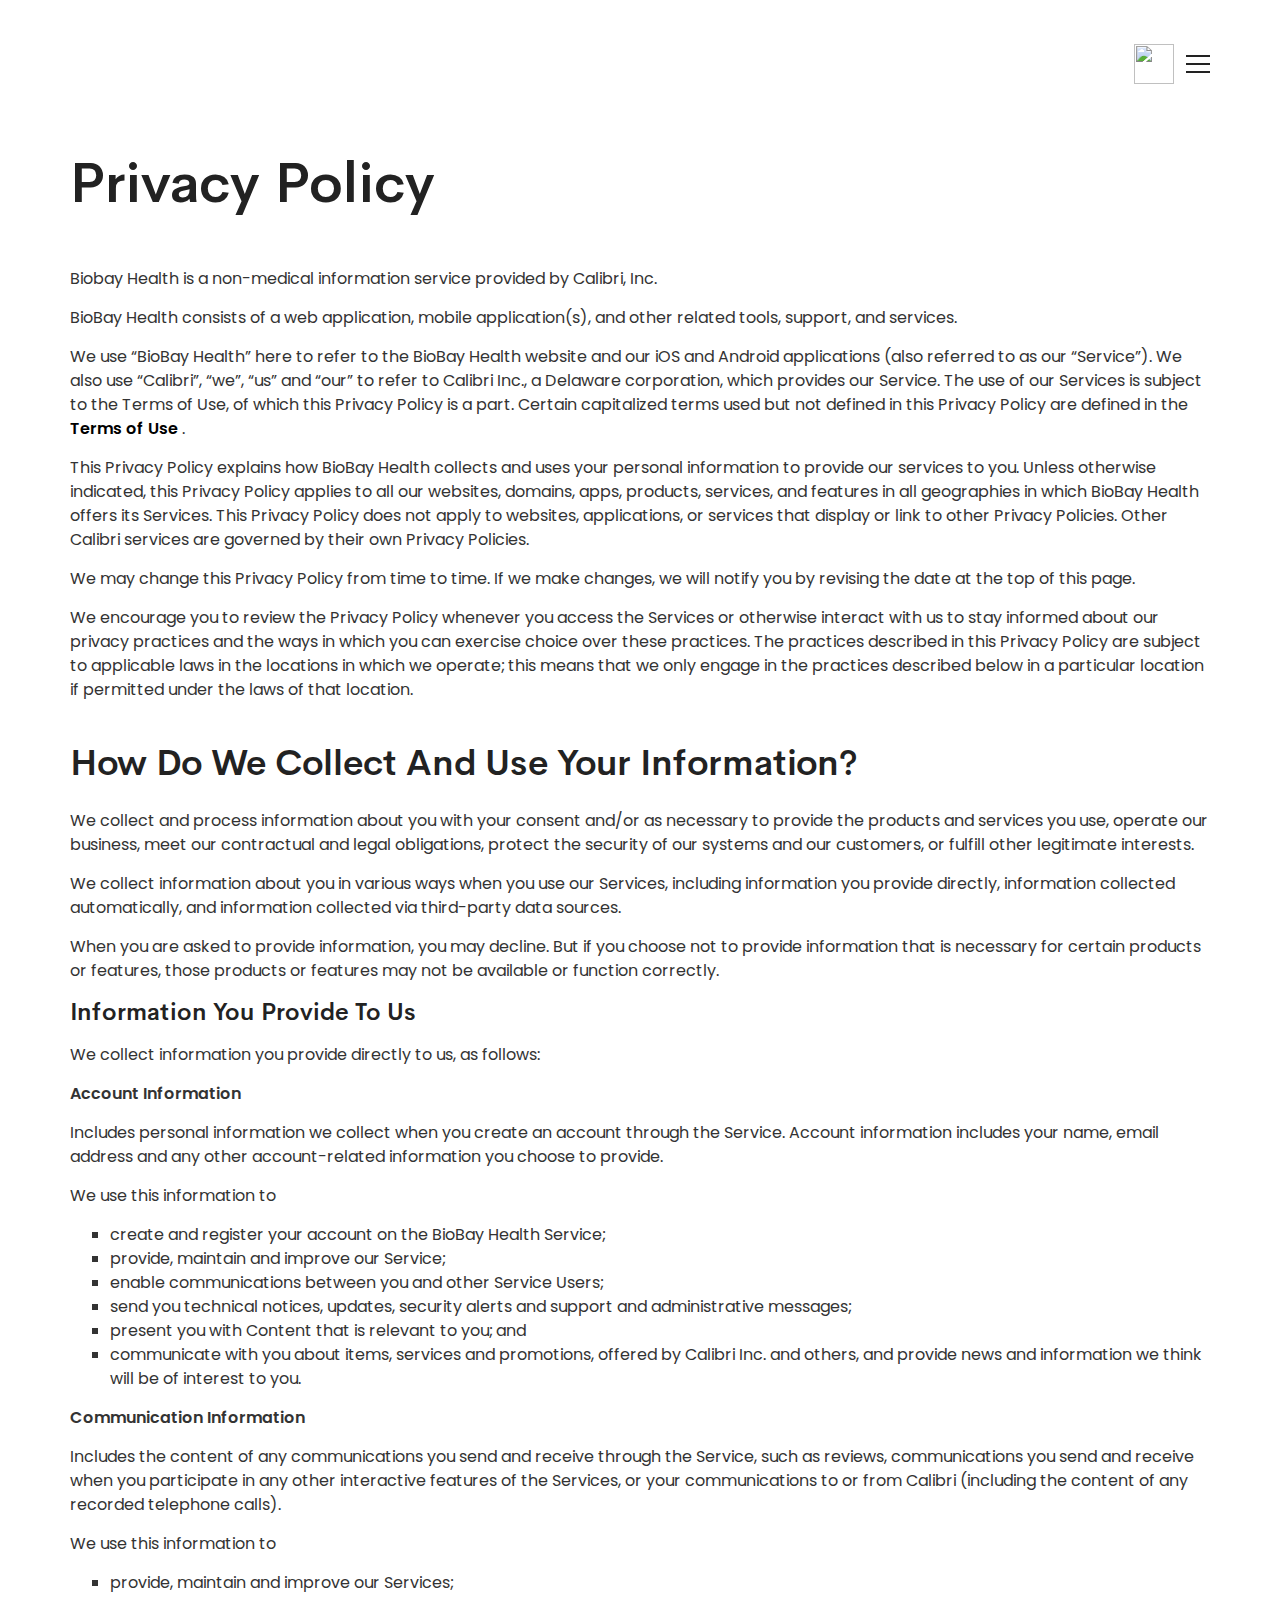
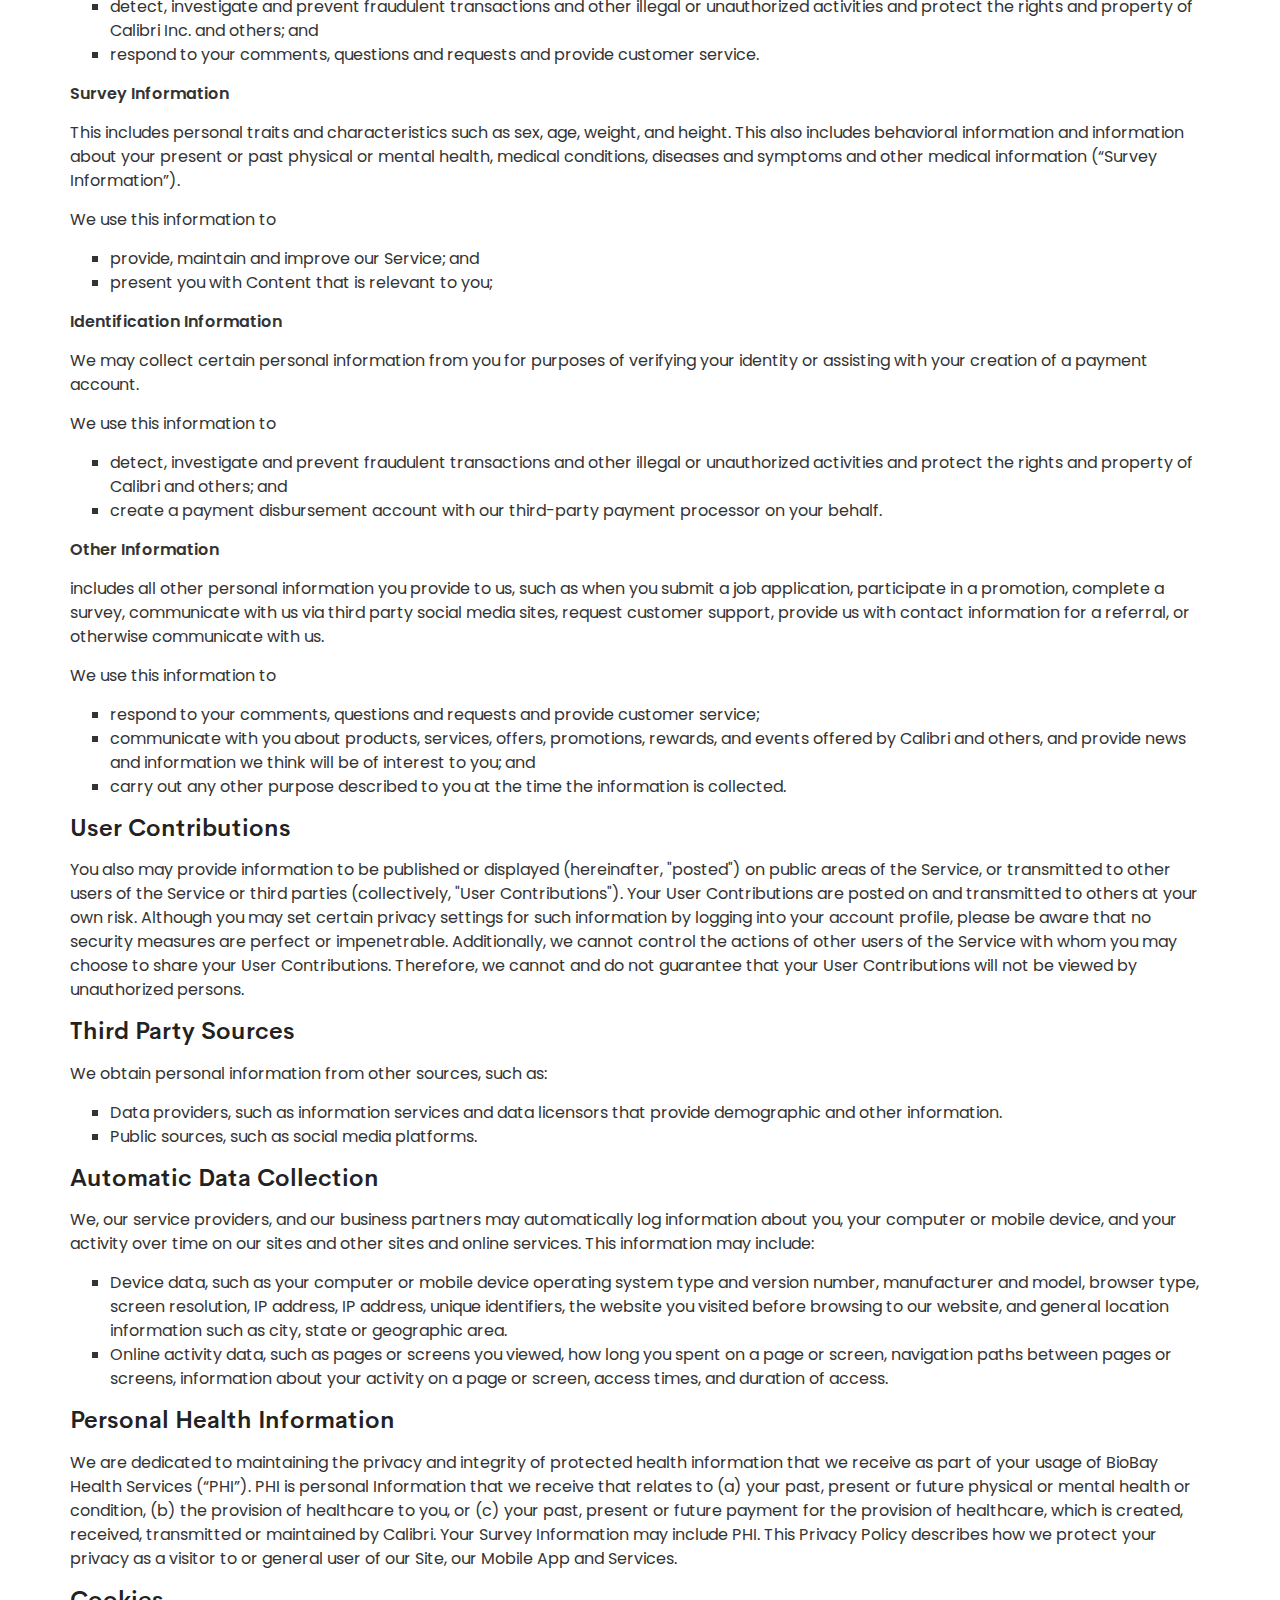
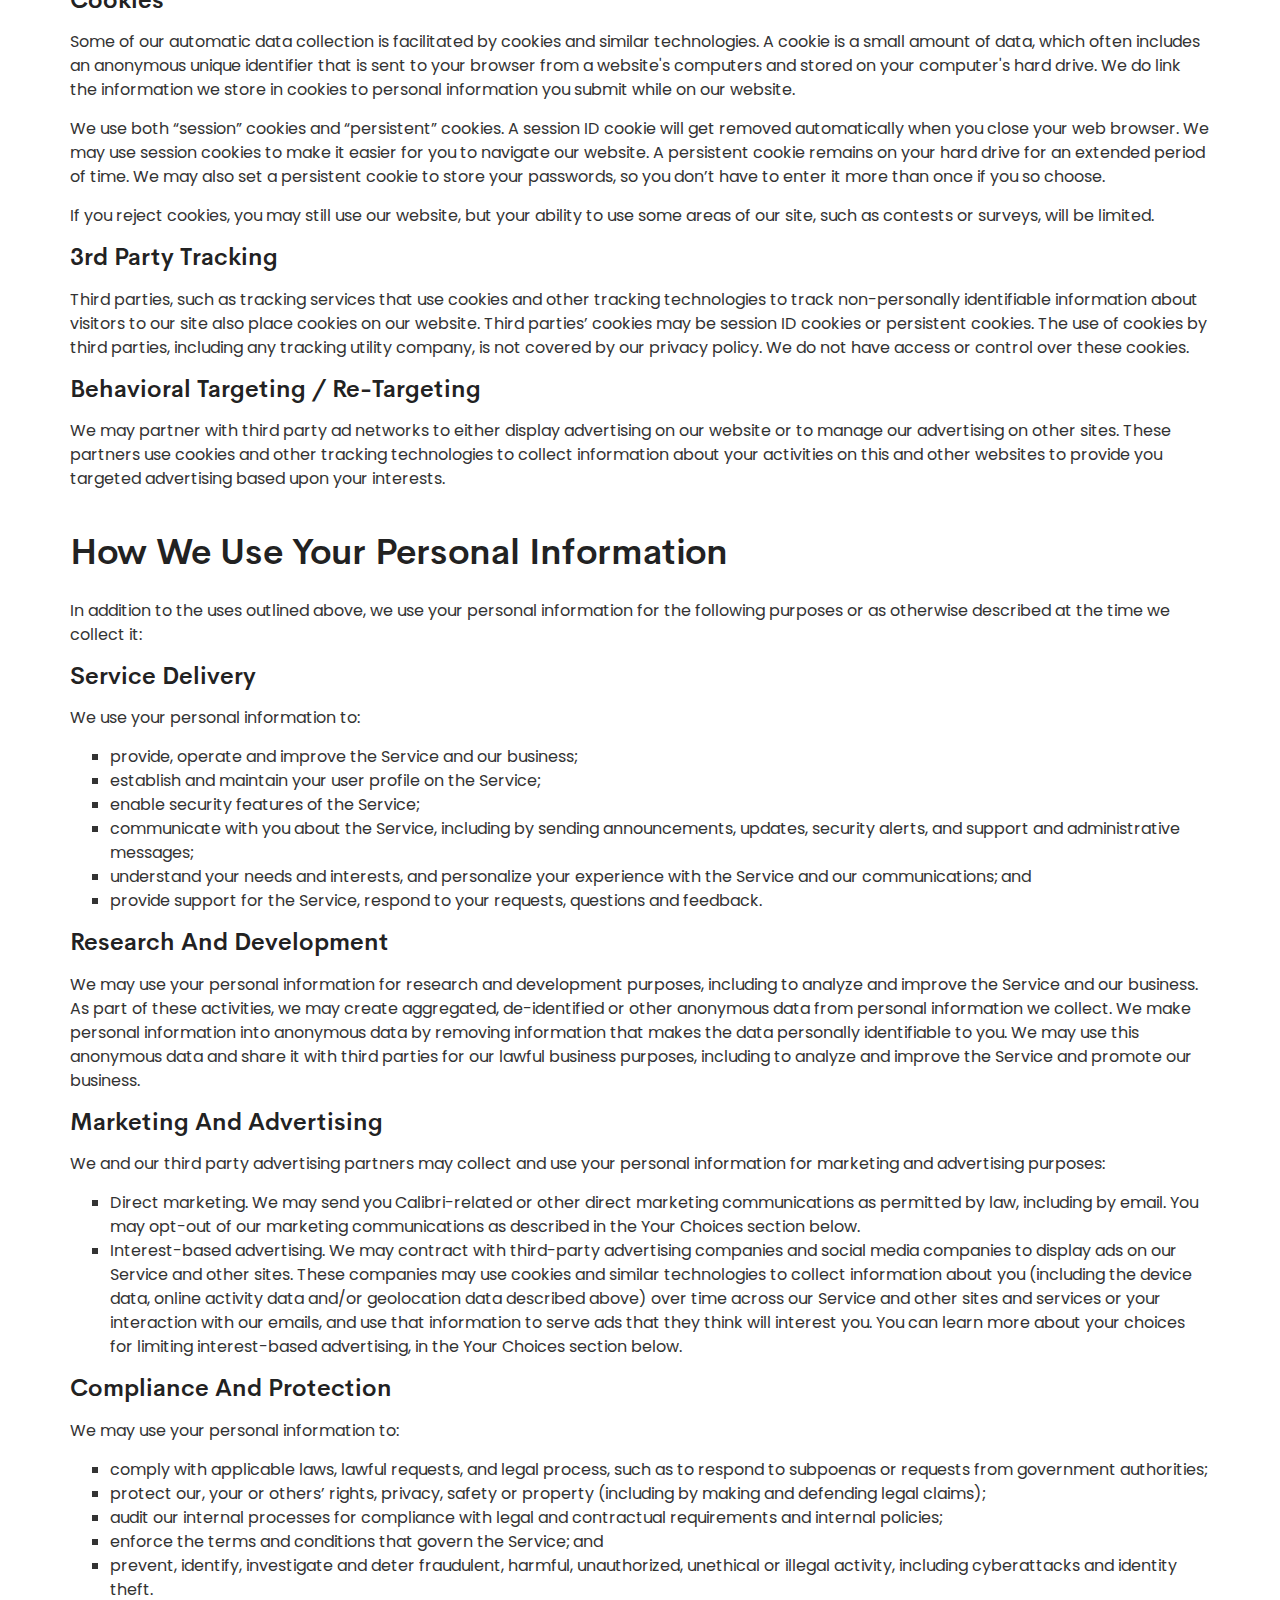
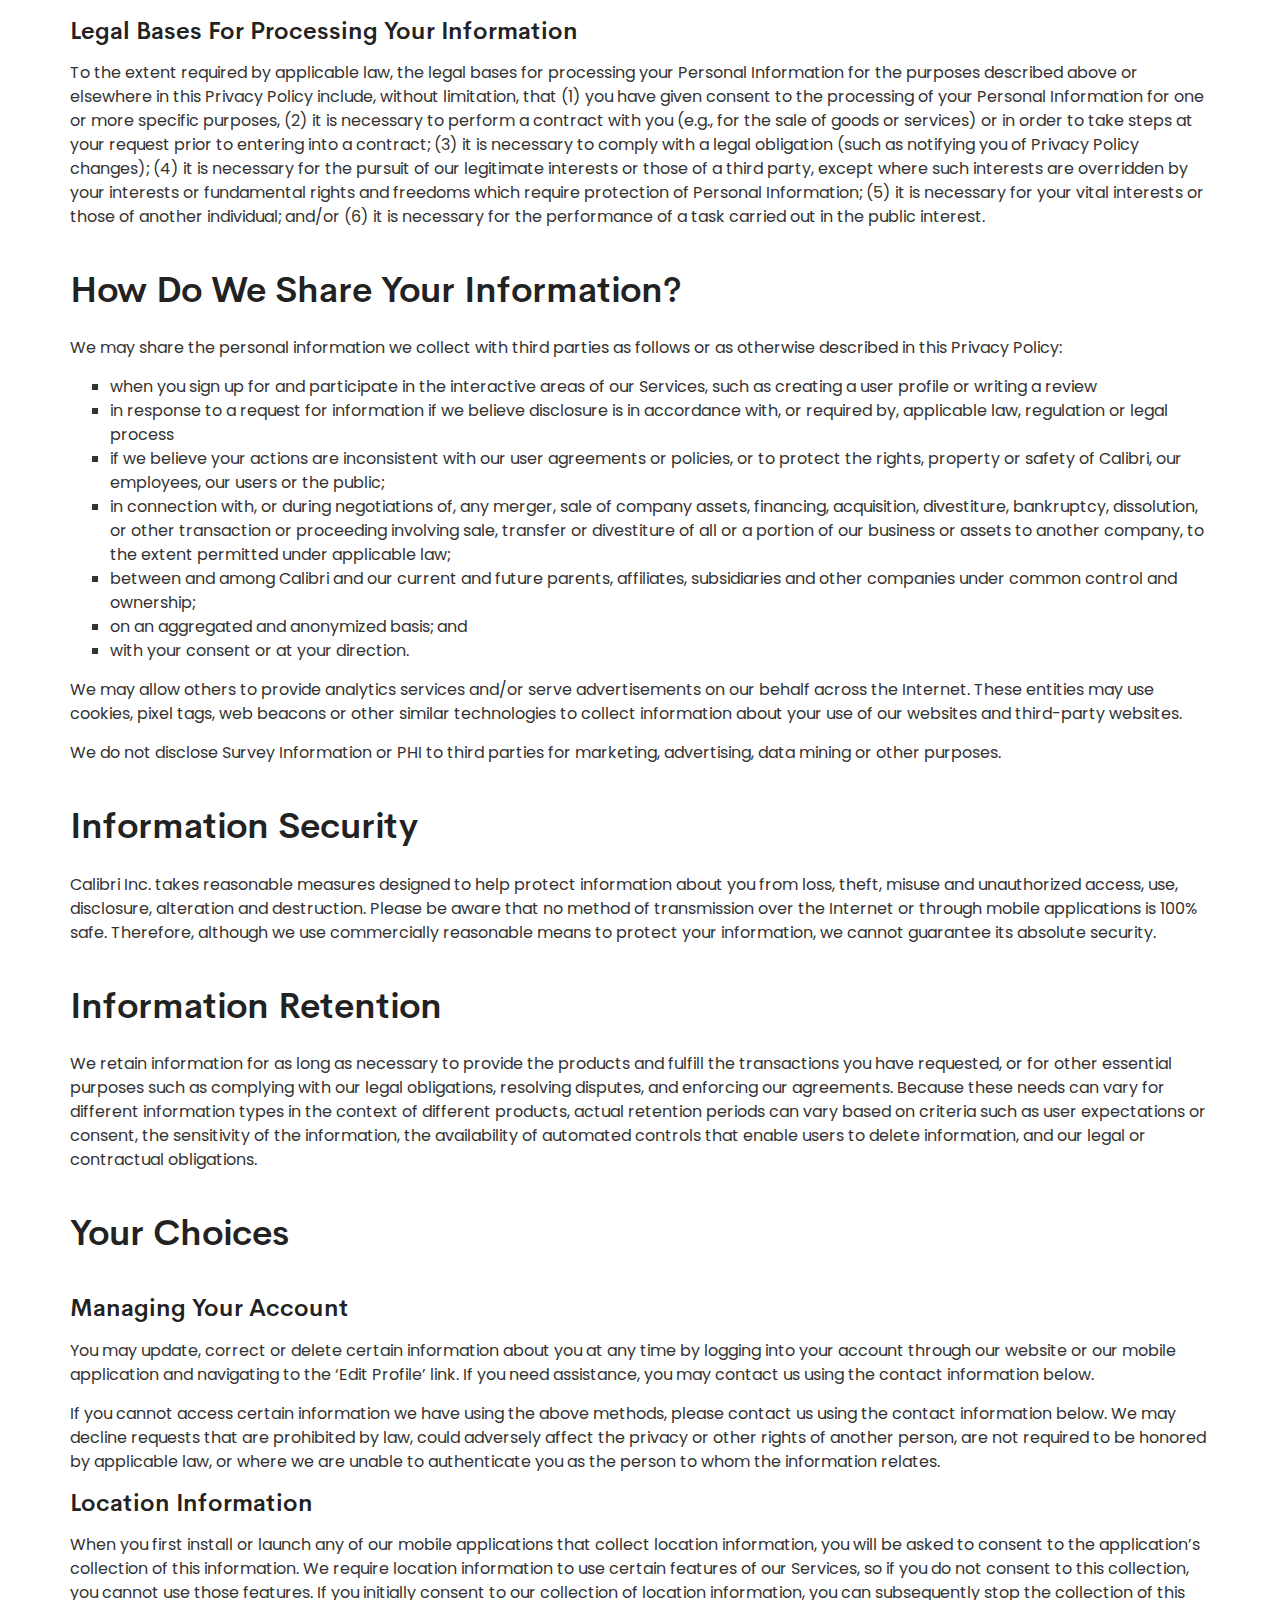
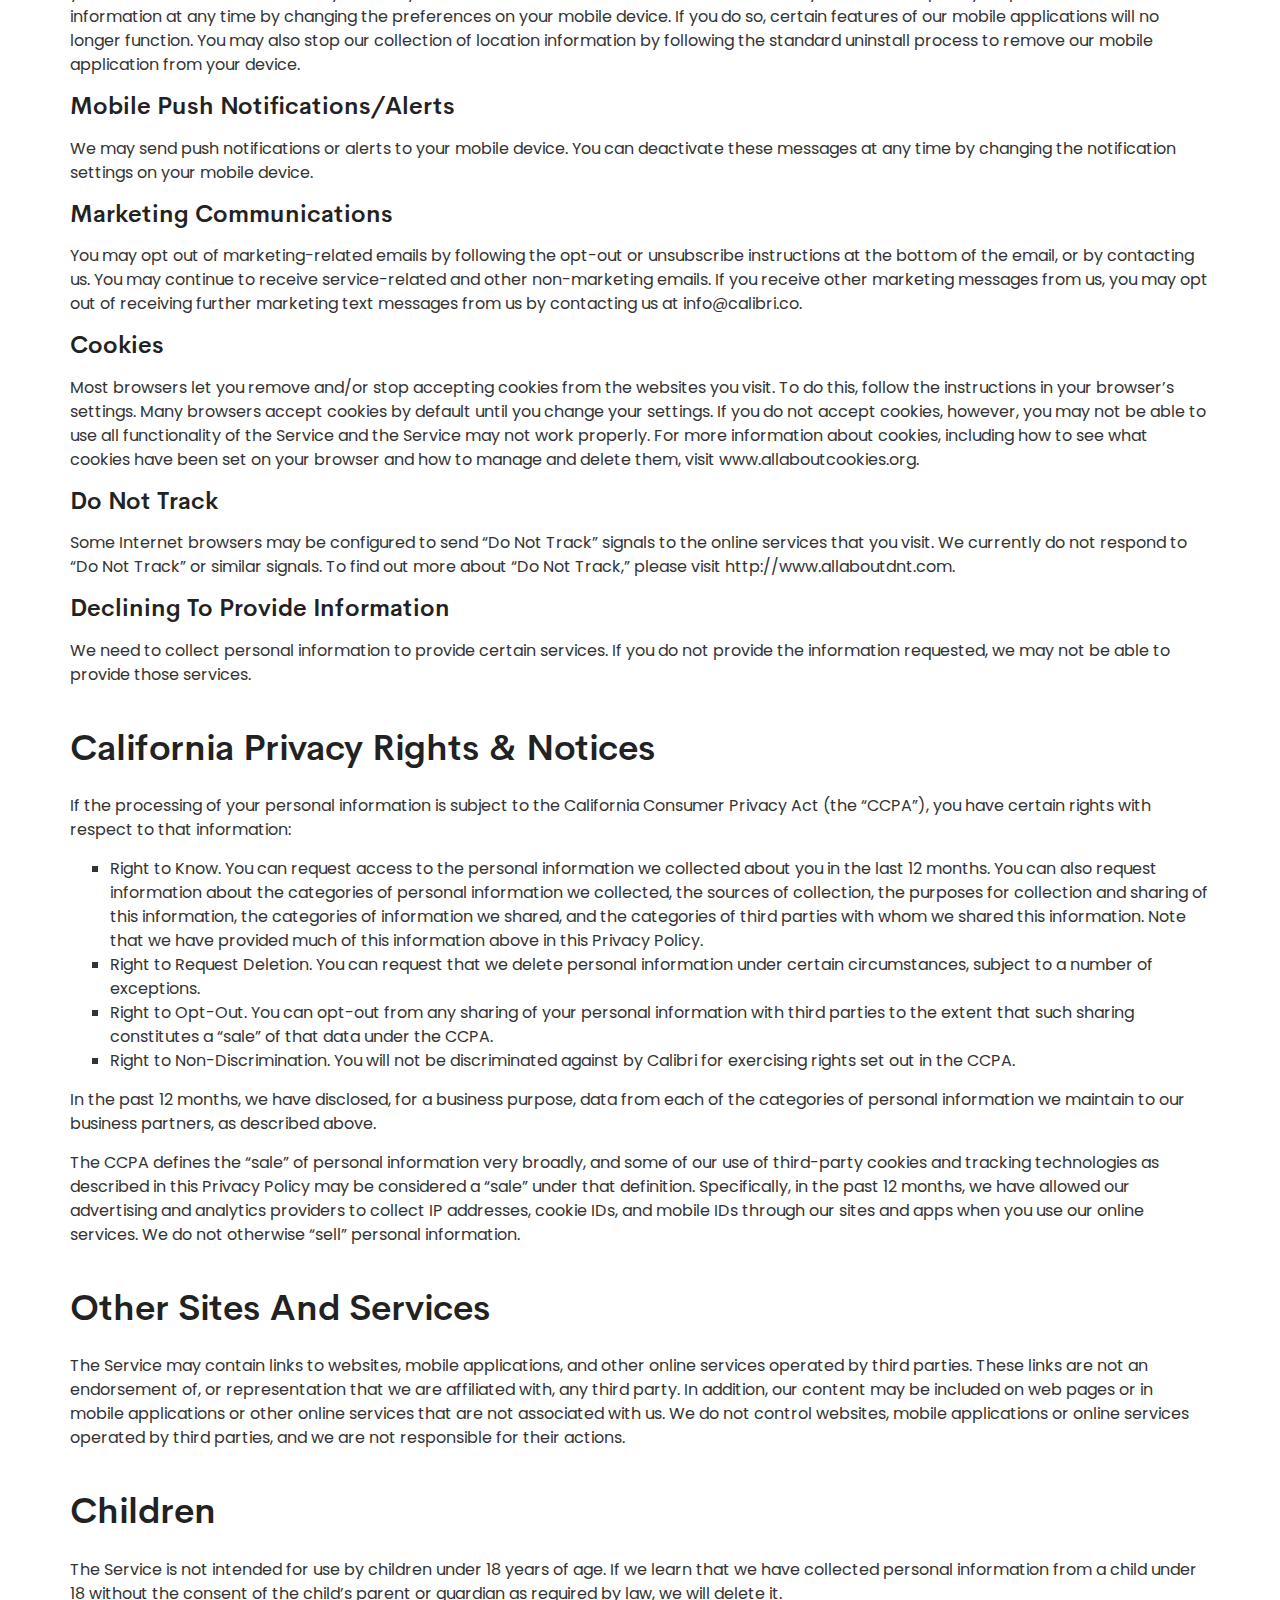
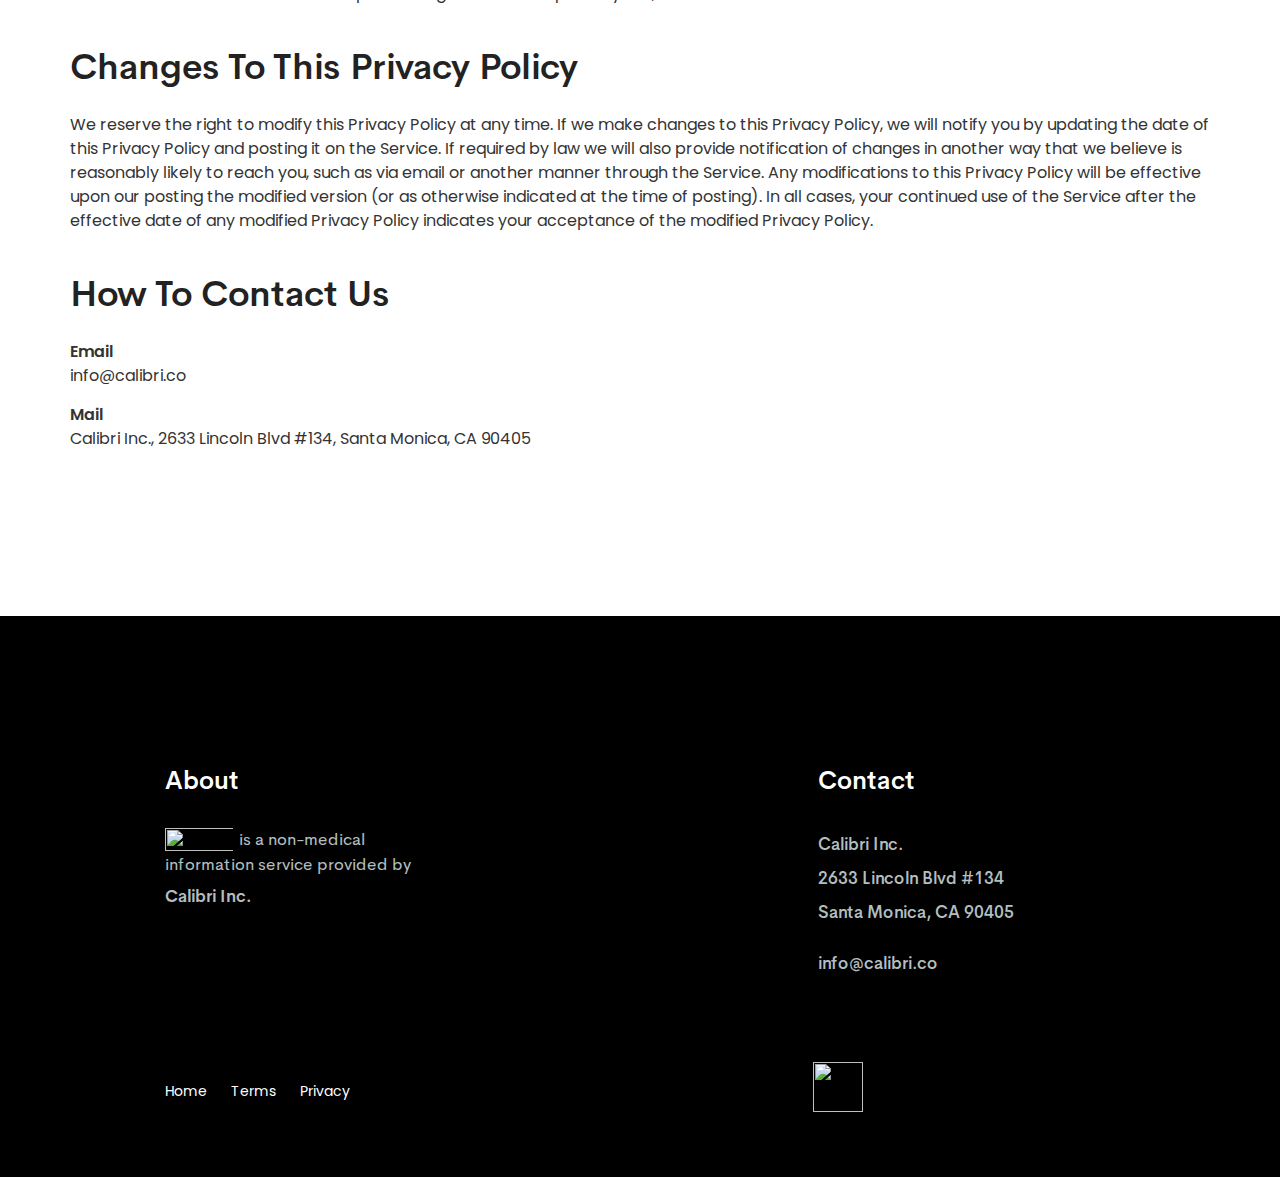
==== commit 785f23d5: "Add files via upload" ====
--- a/privacy.html
+++ b/privacy.html
@@ -28,7 +28,7 @@
                             </div>
                               <div class="header-right">
                               <a href="index.html">
-                              <span style="padding:20px;font-family:CerebriSans;color:white ">Biobay Health</span>
+                              <img src="img/logo1.png" style="width:40px;height:40px">
                               </a>
                               <div class="manu-hamber hamberger-trigger black-version d-none d-xl-block">
                                     <div>
@@ -42,7 +42,7 @@
                 </div>
             </div>
         </header>
-        <div class="open-hamberger-wrapper d-none d-lg-block"  style="margin-left:50%" >
+        <div class="open-hamberger-wrapper d-none d-lg-block"  style="margin-left:50%;background:black" >
             <div class="page-close light-version"></div>
             <div class="header-default light-logo--version poss_relative">
                 <div class="mainmenu-wrapper">
@@ -56,14 +56,15 @@
                         <div class="info">
                             <div class="bk-hover mb--40">
                                 <h5 class="heading heading-h5 text-white" style="font-size: 45px; line-height: 50px; font-weight: 600;"> About</h5>
-                                <div class="bkseparator--20"></div><br>
-                                <p class="bk_pra font-16" style="font-size: 20px; line-height: 30px; font-weight: 400;font-family:CerebriSans;;color:rgba(228, 244, 246,0.8)">BioBay Health is providing objective, science-based information on precison health products and services.  </p>
+                                <div class="bkseparator--20"></div><br><br>
+                                <p class="bk_pra font-16" style="font-size: 20px; line-height: 30px; font-weight: 400;font-family:CerebriSans;;color:rgba(228, 244, 246,0.8)"><img src="img/bio.png" style="width:100px;height:33px; position:relative; top:-2px; padding-right:5px">is a digital health platform providing objective, science-based information on precison health products and services.  </p>
 
                             </div>
                             <br><br>
                             <div class="bk-hover mb--40">
                                 <h5 class="heading heading-h5 text-white" style="font-size: 45px; font-family:CerebriSans;line-height: 50px; font-weight: 600;">Contact Us</h5>
-                                <div class="bkseparator--20"></div><br>
+                                <div class="bkseparator--20"></div><br><br>
+                                <p style="font-size:17px;font-family:CerebriSans; ; color:rgba(228, 244, 246,0.8) ">Calibri Inc.<br> 2633 Lincoln Blvd #134<br> Santa Monica, CA 90405</p>
                                 <p class="bk_pra font-16" ><a href="mailto:info@calibri.co?subject=Mail" style="font-size: 20px;font-family:CerebriSans; line-height: 30px; font-weight: 400;; color:rgba(228, 244, 246,0.8)">info@calibri.co</a></p>
                             </div>
                         </div>
@@ -72,16 +73,17 @@
                     <div class="col-lg-12">
                         <div class="copyright-right ">
                             <br><br><br><br><br><br>
-                            <p class="bk_pra font-16">© 2021 Biobay Health</p>
+                            <p class="bk_pra font-16"><img src="img/logo2.png" style="width:40px;height:40px"></p>
                         </div>
                     </div>
                 </div>
             </div>
         </div>
+        </div>
 
 
           <main class="page-content">
-                <div class="ptb--150 ptb-md--80 ptb-sm--80 bg_color--15">
+                <div class="ptb--150 ptb-md--80 ptb-sm--80 ">
 
                 <div class="container" >
                   <div class="col-md-12" >
@@ -306,52 +308,52 @@
 
 
 
-          <footer id="bk-footer" class="page-footer bg_color--3 pl--150 pr--150 pl_lg--30 pr_lg--30 pl_md--30 pr_md--30 pl_sm--5 pr_sm--5">
-            <div class="bk-footer-inner pt--150 pb--30 pt_sm--100">
-                <div class="container">
-                    <div class="row">
-                        <div class="col-lg-8 col-md-8 col-sm-8 col-12">
-                            <div class="footer-widget text-var--2">
-                                <h2 class="widgettitle" style="font-size:20px; font-family:CerebriSans; ">About</h2>
-                                <p style="font-size:17px; font-family:CerebriSans;  color:rgba(228, 244, 246,0.8) ">Biobay Health is a non-medical <br>information service provided by<br> <a href='https://calibri.co/' style="font-size:17px; line-height: 40px; font-weight:600; color:rgba(228, 244, 246,0.8) ">Calibri Inc.</a></p>
+        <footer id="bk-footer" class="page-footer bg_color--3 pl--150 pr--150 pl_lg--30 pr_lg--30 pl_md--30 pr_md--30 pl_sm--5 pr_sm--5">
+          <div class="bk-footer-inner pt--150 pb--30 pt_sm--100">
+              <div class="container">
+                  <div class="row">
+                      <div class="col-lg-8 col-md-8 col-sm-8 col-12">
+                          <div class="footer-widget text-var--2">
+                              <h2 class="widgettitle" style="font-size:25px; font-family:CerebriSans; ">About</h2>
+                              <p style="font-size:17px; font-family:CerebriSans;  color:rgba(228, 244, 246,0.8) "><img src="img/bio.png" style="width:70px;height:23px; position:relative; top:-2px; padding-right:2px"> is a non-medical <br>information service provided by<br> <a href='https://calibri.co/' style="font-size:17px; line-height: 40px; font-weight:600; color:rgba(228, 244, 246,0.8) ">Calibri Inc.</a></p>
+                            </div>
+                      </div>
+                      <div class="col-lg-4 col-md-4 col-sm-4 col-12 mt_md--40 mt_sm--40">
+                          <div class="footer-widget text-var--2 menu--contact">
+                              <h2 class="widgettitle"style="font-size:25px; font-family:CerebriSans; ">Contact</h2>
+                              <div class="footer-address">
+                                  <div class="bk-hover">
+                                      <p style="font-size:17px;font-family:CerebriSans; ; color:rgba(228, 244, 246,0.8) ">Calibri Inc.<br> 2633 Lincoln Blvd #134<br> Santa Monica, CA 90405</p>
+                                      <br>
+                                      <p > <a href="mailto:info@calibri.co?subject=Mail" style="font-size:17px;font-family:CerebriSans  ; color:rgba(228, 244, 246,0.8) ">info@calibri.co</a></p>
+                                  </div>
+                              </div>
+                          </div>
+                      </div>
+                </div>
+              </div>
+          </div>
+            <div class="copyright ptb--50 text-var-2">
+              <div class="container">
+                  <div class="row align-items-center">
+                      <div class="col-lg-8 col-md-8 col-sm-12 col-12">
+                          <div class="copyright-left text-md-left text-center">
+                              <ul class="bk-copyright-menu d-flex bk-hover justify-content-center justify-content-md-start flex-wrap flex-sm-nowrap" style=" ">
+                                  <li><a href="index.html">Home</a></li>
+                                  <li><a href="terms.html">Terms</a></li>
+                                  <li><a href="privacy.html">Privacy</a></li>
+                              </ul>
+                          </div>
+                      </div>
+                      <div class="col-lg-4 col-md-4 col-sm-12 col-12">
+                          <div  align='left'>
+                              <p><img src="img/logox.png" style="width:50px;height:50px; position:relative;left:-5px"></p>
+                          </div>
+                      </div>
                   </div>
-                        </div>
-                        <div class="col-lg-4 col-md-4 col-sm-4 col-12 mt_md--40 mt_sm--40">
-                            <div class="footer-widget text-var--2 menu--contact">
-                                <h2 class="widgettitle"style="font-size:20px; font-family:CerebriSans; ">Contact</h2>
-                                <div class="footer-address">
-                                    <div class="bk-hover">
-                                        <p style="font-size:17px;font-family:CerebriSans; ; color:rgba(228, 244, 246,0.8) ">Calibri Inc.<br> 2633 Lincoln Blvd #134<br> Santa Monica, CA 90405</p>
-                                        <br>
-                                        <p > <a href="mailto:info@calibri.co?subject=Mail" style="font-size:17px;font-family:CerebriSans  ; color:rgba(228, 244, 246,0.8) ">info@calibri.co</a></p>
-                                    </div>
-                                </div>
-                            </div>
-                        </div>
-                  </div>
-                </div>
-            </div>
-              <div class="copyright ptb--50 text-var-2">
-                <div class="container">
-                    <div class="row align-items-center">
-                        <div class="col-lg-8 col-md-8 col-sm-12 col-12">
-                            <div class="copyright-left text-md-left text-center">
-                                <ul class="bk-copyright-menu d-flex bk-hover justify-content-center justify-content-md-start flex-wrap flex-sm-nowrap" style=" ">
-                                    <li><a href="index.html">Home</a></li>
-                                    <li><a href="terms.html">Terms</a></li>
-                                    <li><a href="privacy.html">Privacy</a></li>
-                                </ul>
-                            </div>
-                        </div>
-                        <div class="col-lg-4 col-md-4 col-sm-12 col-12">
-                            <div class="copyright-right " align='left'>
-                                <p>© 2021 Biobay Health</p>
-                            </div>
-                        </div>
-                    </div>
-                </div>
-            </div>
-        </footer>
+              </div>
+          </div>
+      </footer>
       </div>
 
     <script src="js/vendor/vendor.min.js"></script>
